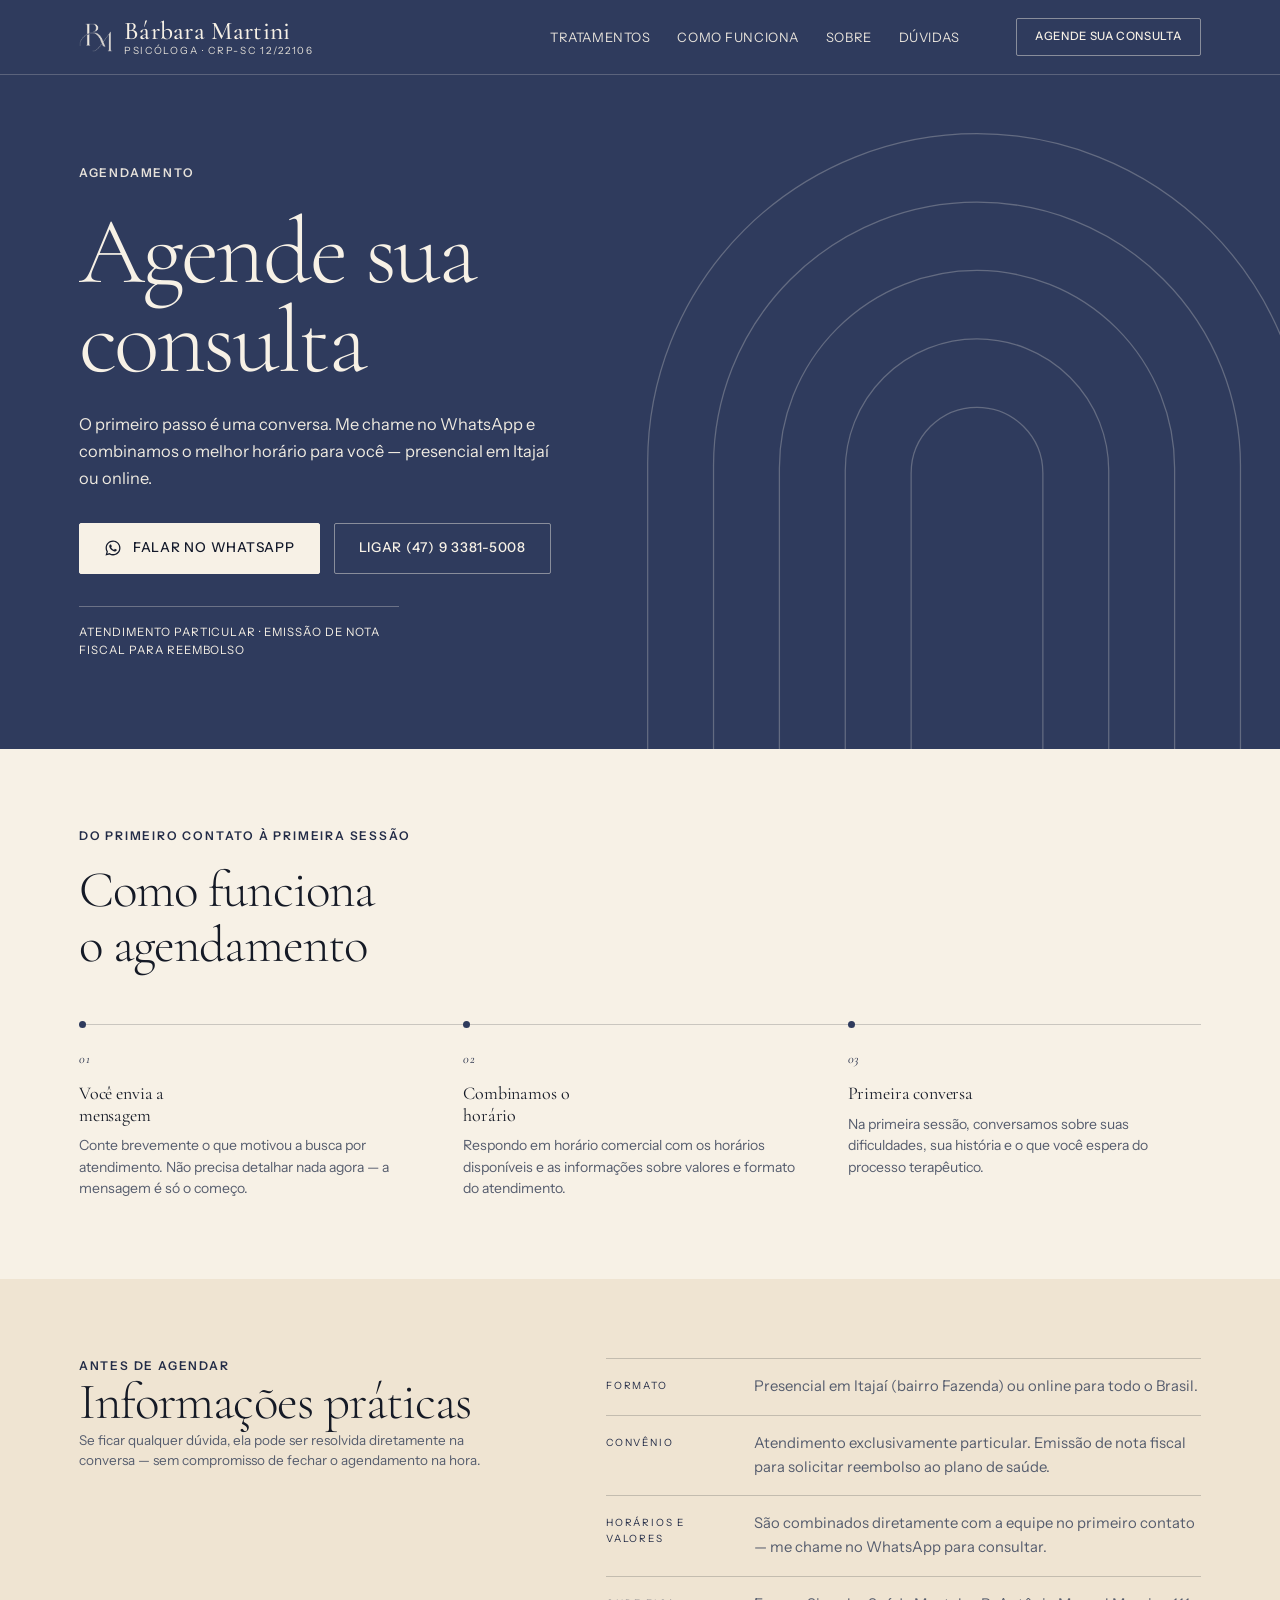
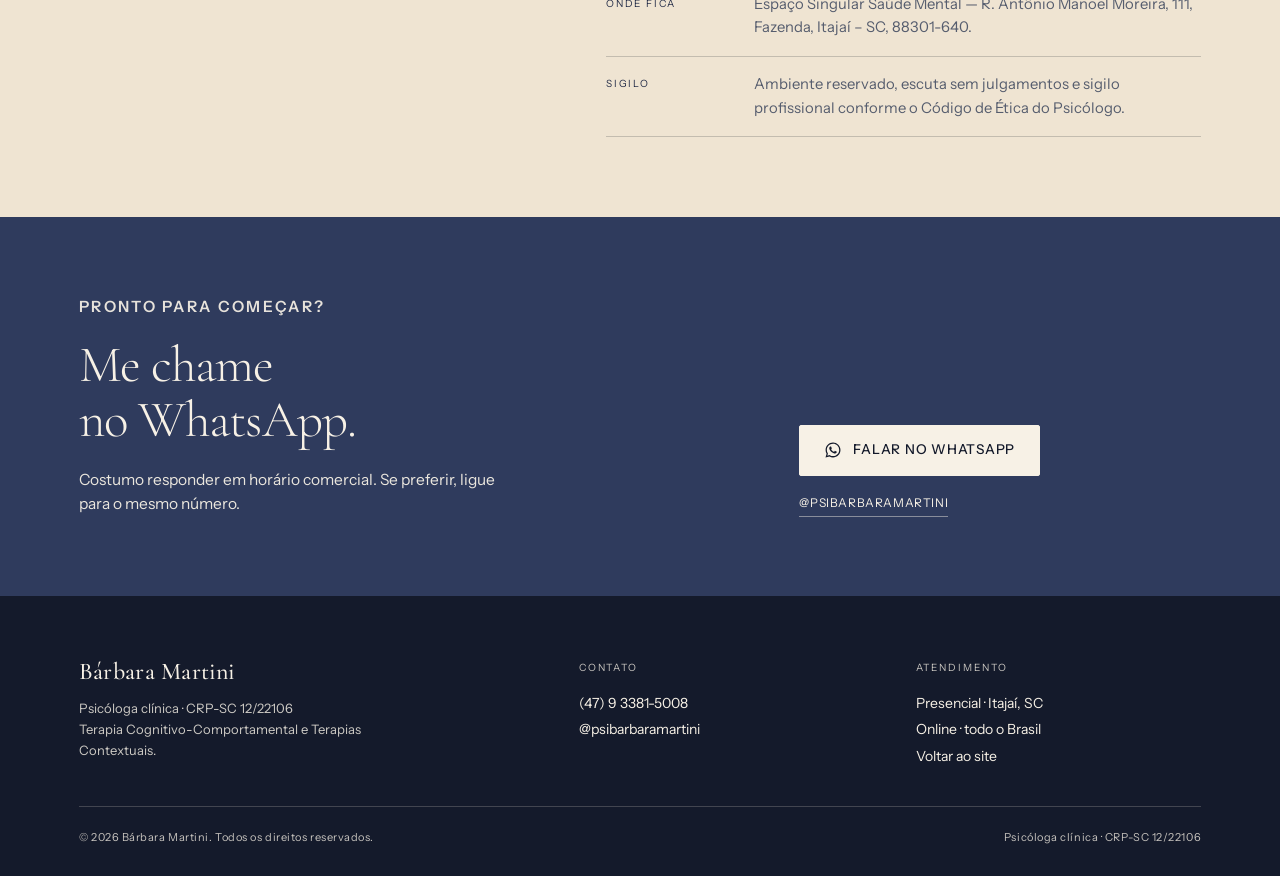
==== agendar.html @ 9f44f708 "Versao com movimento: revelacao por linha, arco, secoes, linha do processo, progresso" ====
<!DOCTYPE html>
<html lang="pt-BR" data-v="a" data-theme="marinho">
<head>
<meta charset="utf-8">
<script>document.documentElement.classList.add("js");</script>
<script>(function(){try{var m=/[?&]tema=([a-z]+)/.exec(location.search),t=m&&m[1],cores={azul:'#006F9A',marinho:'#2F3B5D'};if(t&&cores[t]){document.documentElement.setAttribute('data-theme',t);document.addEventListener('DOMContentLoaded',function(){var e=document.querySelector('meta[name="theme-color"]');if(e)e.setAttribute('content',cores[t]);});}}catch(e){}})();</script>
<meta name="viewport" content="width=device-width, initial-scale=1">
<title>Agende sua consulta — Bárbara Martini | Psicóloga</title>
<meta name="description" content="Agende sua consulta com Bárbara Martini, psicóloga clínica em Itajaí e online. Atendimento pelo WhatsApp.">
<link rel="icon" href="assets/img/favicon-32.png" sizes="32x32">
<link rel="icon" href="assets/img/favicon-16.png" sizes="16x16">
<link rel="apple-touch-icon" href="assets/img/apple-touch-icon.png">
<meta name="theme-color" content="#9C4630">
<link rel="stylesheet" href="assets/css/base.css">
<link rel="stylesheet" href="assets/css/motion.css">
<link rel="stylesheet" href="assets/css/variants.css">
<script>document.documentElement.classList.add('js');</script>
</head>
<body class="page-agendar">

<a class="skip" href="#main">Ir para o conteúdo</a>

<header class="site-head">
  <div class="wrap head-in">
    <a class="brand" href="index.html" aria-label="Bárbara Martini — página inicial">
      <img class="brand-mark" src="assets/img/logo-bm-creme.png" alt="" width="35" height="30" decoding="async">
      <span class="brand-txt">
        <span class="brand-name">Bárbara Martini</span>
        <span class="brand-meta">Psicóloga · CRP-SC 12/22106</span>
      </span>
    </a>
    <nav class="nav" aria-label="Navegação principal">
      <a href="index.html#tratamentos">Tratamentos</a>
      <a href="index.html#processo">Como funciona</a>
      <a href="index.html#sobre">Sobre</a>
      <a href="index.html#duvidas">Dúvidas</a>
    </nav>
    <a class="btn head-cta" href="#agendar">Agende sua consulta</a>
    <button class="nav-toggle" type="button" aria-expanded="false" aria-controls="nav" aria-label="Abrir menu">
      <span></span>
    </button>
  </div>
</header>

<main id="main">

  <section class="agendar-hero band-terra on-dark" id="agendar">
    <svg class="agendar-arch" viewBox="0 0 600 600" aria-hidden="true" preserveAspectRatio="xMidYMax meet">
      <g fill="none" stroke="currentColor" stroke-width="1">
        <path d="M40 600V300a260 260 0 0 1 520 0v300"/>
        <path d="M92 600V302a208 208 0 0 1 416 0v298"/>
        <path d="M144 600V304a156 156 0 0 1 312 0v296"/>
        <path d="M196 600V306a104 104 0 0 1 208 0v294"/>
        <path d="M248 600V308a52 52 0 0 1 104 0v292"/>
      </g>
    </svg>

    <div class="wrap agendar-wrap">
      <p class="eyebrow">Agendamento</p>
      <h1 class="display" data-lines><span>Agende sua</span><span>consulta</span></h1>
      <p class="lede">O primeiro passo é uma conversa. Me chame no WhatsApp e combinamos o melhor horário para você — presencial em Itajaí ou online.</p>

      <div class="agendar-actions">
        <a class="btn btn-whats" href="https://api.whatsapp.com/send?phone=5547933815008&amp;text=Ol%C3%A1!%20Vim%20do%20site%20e%20gostaria%20de%20agendar%20uma%20consulta." target="_blank" rel="noopener">
          <svg viewBox="0 0 24 24" aria-hidden="true" fill="currentColor"><path d="M12.04 2C6.58 2 2.13 6.45 2.13 11.91c0 1.75.46 3.45 1.32 4.95L2 22l5.25-1.38a9.9 9.9 0 0 0 4.79 1.22h.01c5.46 0 9.91-4.45 9.91-9.91 0-2.65-1.03-5.14-2.9-7.01A9.82 9.82 0 0 0 12.04 2Zm0 18.15h-.01a8.2 8.2 0 0 1-4.19-1.15l-.3-.18-3.12.82.83-3.04-.19-.31a8.19 8.19 0 0 1-1.26-4.38c0-4.54 3.7-8.23 8.24-8.23 2.2 0 4.27.86 5.82 2.42a8.18 8.18 0 0 1 2.41 5.82c0 4.54-3.69 8.23-8.23 8.23Zm4.52-6.16c-.25-.12-1.47-.72-1.69-.81-.23-.08-.39-.12-.56.13-.17.25-.64.81-.79.97-.14.17-.29.19-.54.06-.25-.12-1.05-.39-1.99-1.23-.74-.66-1.23-1.47-1.38-1.72-.14-.25-.01-.38.11-.51.11-.11.25-.29.37-.43.12-.14.17-.25.25-.41.08-.17.04-.31-.02-.43-.06-.12-.56-1.34-.76-1.84-.2-.48-.4-.42-.56-.43-.14 0-.31-.01-.47-.01-.17 0-.43.06-.66.31-.23.25-.86.85-.86 2.07 0 1.22.89 2.4 1.01 2.56.12.17 1.75 2.67 4.23 3.74.59.26 1.05.41 1.41.52.59.19 1.13.16 1.56.1.48-.07 1.47-.6 1.67-1.18.21-.58.21-1.08.14-1.18-.06-.11-.22-.17-.47-.29Z"/></svg>
          Falar no WhatsApp
        </a>
        <a class="btn btn--ghost-cream" href="tel:+5547933815008">
          Ligar (47) 9 3381-5008
        </a>
      </div>

      <p class="agendar-note">Atendimento particular · Emissão de nota fiscal para reembolso</p>
    </div>
  </section>

  <section class="section band-creme" data-reveal>
    <div class="wrap">
      <div class="section-head">
        <p class="eyebrow">Do primeiro contato à primeira sessão</p>
        <h2 class="h2">Como funciona o agendamento</h2>
      </div>
      <div class="steps steps--3">
        <article class="step">
          <span class="n">01</span>
          <h3 class="h3">Você envia a mensagem</h3>
          <p>Conte brevemente o que motivou a busca por atendimento. Não precisa detalhar nada agora — a mensagem é só o começo.</p>
        </article>
        <article class="step">
          <span class="n">02</span>
          <h3 class="h3">Combinamos o horário</h3>
          <p>Respondo em horário comercial com os horários disponíveis e as informações sobre valores e formato do atendimento.</p>
        </article>
        <article class="step">
          <span class="n">03</span>
          <h3 class="h3">Primeira conversa</h3>
          <p>Na primeira sessão, conversamos sobre suas dificuldades, sua história e o que você espera do processo terapêutico.</p>
        </article>
      </div>
    </div>
  </section>

  <section class="section band-creme2" data-reveal>
    <div class="wrap agendar-info">
      <div>
        <p class="eyebrow">Antes de agendar</p>
        <h2 class="h2">Informações práticas</h2>
        <p class="small" style="color:var(--muted); max-width:46ch;">Se ficar qualquer dúvida, ela pode ser resolvida diretamente na conversa — sem compromisso de fechar o agendamento na hora.</p>
      </div>
      <dl class="facts">
        <div>
          <dt>Formato</dt>
          <dd>Presencial em Itajaí (bairro Fazenda) ou online para todo o Brasil.</dd>
        </div>
        <div>
          <dt>Convênio</dt>
          <dd>Atendimento exclusivamente particular. Emissão de nota fiscal para solicitar reembolso ao plano de saúde.</dd>
        </div>
        <div>
          <dt>Horários e valores</dt>
          <dd>São combinados diretamente com a equipe no primeiro contato — me chame no WhatsApp para consultar.</dd>
        </div>
        <div>
          <dt>Onde fica</dt>
          <dd>Espaço Singular Saúde Mental — R. Antônio Manoel Moreira, 111, Fazenda, Itajaí – SC, 88301-640.</dd>
        </div>
        <div>
          <dt>Sigilo</dt>
          <dd>Ambiente reservado, escuta sem julgamentos e sigilo profissional conforme o Código de Ética do Psicólogo.</dd>
        </div>
      </dl>
    </div>
  </section>

  <section class="section band-terra on-dark agendar-cta" data-reveal>
    <div class="wrap">
      <div class="cta-grid">
        <div class="cta-copy">
          <p class="eyebrow">Pronto para começar?</p>
          <h2 class="h2">Me chame no WhatsApp.</h2>
          <p>Costumo responder em horário comercial. Se preferir, ligue para o mesmo número.</p>
        </div>
        <div class="cta-actions">
          <a class="btn btn-whats" href="https://api.whatsapp.com/send?phone=5547933815008&amp;text=Ol%C3%A1!%20Vim%20do%20site%20e%20gostaria%20de%20agendar%20uma%20consulta." target="_blank" rel="noopener">
            <svg viewBox="0 0 24 24" aria-hidden="true" fill="currentColor"><path d="M12.04 2C6.58 2 2.13 6.45 2.13 11.91c0 1.75.46 3.45 1.32 4.95L2 22l5.25-1.38a9.9 9.9 0 0 0 4.79 1.22h.01c5.46 0 9.91-4.45 9.91-9.91 0-2.65-1.03-5.14-2.9-7.01A9.82 9.82 0 0 0 12.04 2Zm0 18.15h-.01a8.2 8.2 0 0 1-4.19-1.15l-.3-.18-3.12.82.83-3.04-.19-.31a8.19 8.19 0 0 1-1.26-4.38c0-4.54 3.7-8.23 8.24-8.23 2.2 0 4.27.86 5.82 2.42a8.18 8.18 0 0 1 2.41 5.82c0 4.54-3.69 8.23-8.23 8.23Zm4.52-6.16c-.25-.12-1.47-.72-1.69-.81-.23-.08-.39-.12-.56.13-.17.25-.64.81-.79.97-.14.17-.29.19-.54.06-.25-.12-1.05-.39-1.99-1.23-.74-.66-1.23-1.47-1.38-1.72-.14-.25-.01-.38.11-.51.11-.11.25-.29.37-.43.12-.14.17-.25.25-.41.08-.17.04-.31-.02-.43-.06-.12-.56-1.34-.76-1.84-.2-.48-.4-.42-.56-.43-.14 0-.31-.01-.47-.01-.17 0-.43.06-.66.31-.23.25-.86.85-.86 2.07 0 1.22.89 2.4 1.01 2.56.12.17 1.75 2.67 4.23 3.74.59.26 1.05.41 1.41.52.59.19 1.13.16 1.56.1.48-.07 1.47-.6 1.67-1.18.21-.58.21-1.08.14-1.18-.06-.11-.22-.17-.47-.29Z"/></svg>
            Falar no WhatsApp
          </a>
          <a class="alt" href="https://www.instagram.com/psibarbaramartini" target="_blank" rel="noopener">@psibarbaramartini</a>
        </div>
      </div>
    </div>
  </section>

</main>

<footer class="footer">
  <div class="wrap">
    <div class="foot-grid">
      <div class="foot-brand">
        <span class="brand-name">Bárbara Martini</span>
        <p>Psicóloga clínica · CRP-SC 12/22106<br>Terapia Cognitivo-Comportamental e Terapias Contextuais.</p>
      </div>
      <div class="foot-col">
        <p class="k">Contato</p>
        <a href="https://api.whatsapp.com/send?phone=5547933815008&amp;text=Ol%C3%A1!%20Vim%20do%20site%20e%20gostaria%20de%20agendar%20uma%20consulta." target="_blank" rel="noopener">(47) 9 3381-5008</a>
        <a href="https://www.instagram.com/psibarbaramartini" target="_blank" rel="noopener">@psibarbaramartini</a>
      </div>
      <div class="foot-col">
        <p class="k">Atendimento</p>
        <span>Presencial · Itajaí, SC</span>
        <span>Online · todo o Brasil</span>
        <a href="index.html">Voltar ao site</a>
      </div>
    </div>
    <div class="foot-base">
      <span>© 2026 Bárbara Martini. Todos os direitos reservados.</span>
      <span class="sp">Psicóloga clínica · CRP-SC 12/22106</span>
    </div>
  </div>
</footer>

<style>
/* página de agendamento — composição própria */
.page-agendar .head-cta{
  background:transparent;
  border-color:rgba(247,241,230,.45);
  color:var(--creme);
}
.page-agendar .head-cta:hover{ background:rgba(247,241,230,.10); border-color:rgba(247,241,230,.65); }
.page-agendar .agendar-hero{
  position:relative;
  overflow:hidden;
  padding-block:clamp(52px,7vw,104px) clamp(52px,7vw,96px);
}
.agendar-arch{
  position:absolute;
  right:-6%;
  bottom:-14%;
  width:min(760px,72vw);
  height:auto;
  color:rgba(247,241,230,.26);
  pointer-events:none;
}
.agendar-wrap{ position:relative; z-index:2; display:grid; gap:clamp(18px,2.4vw,26px); max-width:var(--maxw); }
.agendar-hero .display{ font-size:clamp(46px,7.4vw,104px); line-height:.94; }
.agendar-hero .lede{ max-width:44ch; }
.agendar-actions{ display:flex; flex-wrap:wrap; gap:14px; margin-top:6px; }
.btn-whats{ --bg:var(--creme); --fg:var(--terra-ink); }
.btn-whats svg{ width:18px; height:18px; }
.agendar-note{
  margin-top:6px;
  padding-top:16px;
  border-top:1px solid rgba(247,241,230,.3);
  font-size:11.5px;
  letter-spacing:.085em;
  text-transform:uppercase;
  max-width:40ch;
}
.steps--3{ grid-template-columns:repeat(3,minmax(0,1fr)); }
.agendar-info{ display:grid; grid-template-columns:minmax(0,.8fr) minmax(0,1fr); gap:clamp(26px,4vw,64px); align-items:start; }
.facts{ margin:0; display:grid; gap:0; border-top:1px solid var(--line); }
.facts > div{ display:grid; grid-template-columns:130px minmax(0,1fr); gap:18px; padding:16px 0; border-bottom:1px solid var(--line); }
.facts dt{ font-size:10px; letter-spacing:.18em; text-transform:uppercase; color:var(--terra-deep); padding-top:3px; }
.facts dd{ margin:0; font-size:14.8px; line-height:1.6; color:var(--muted); }
.agendar-cta .cta-actions .alt{ color:var(--creme); }
@media (max-width:1080px){
  .agendar-info{ grid-template-columns:1fr; }
  .steps--3{ grid-template-columns:1fr; }
}
@media (max-width:640px){
  .agendar-actions{ display:grid; }
  .agendar-actions .btn{ width:100%; }
  .facts > div{ grid-template-columns:1fr; gap:6px; }
  .agendar-arch{ width:150vw; right:-40%; opacity:.55; }
}
</style>

<script src="assets/js/site.js" defer></script>
<script src="assets/js/motion.js" defer></script>
</body>
</html>
---- assets/css/base.css ----
@import url("./fonts.css");

/* ============================================================
   Bárbara Martini — sistema base
   Terracota dominante, verde-oliva da tapeçaria como contraponto
   ============================================================ */

:root{
  --creme:      #F7F1E6;
  --creme-2:    #EFE4D2;
  --creme-3:    #E5D5BE;

  --terra:      #9C4630;   /* campo principal — creme 5.6:1 */
  --terra-deep: #7E341F;   /* banda escura — creme 7.8:1 */
  --terra-ink:  #5F2613;   /* texto/rodapé — creme 10.5:1 */
  --terra-soft: #B06A4B;

  --oliva:      #55603A;   /* creme 6.0:1 */
  --oliva-ink:  #2C3527;   /* creme 11.3:1 */

  --ink:        #241D18;
  --muted:      #615549;   /* creme 6.3:1 */

  --rgb-terra:     156,70,48;
  --rgb-terra-ink: 95,38,19;
  --rgb-shadow:    36,15,8;

  --line:       rgba(36,29,24,.19);
  --line-soft:  rgba(36,29,24,.09);
  --line-cream: rgba(247,241,230,.26);

  --serif: 'Cormorant Garamond', 'Newsreader', 'Iowan Old Style', Georgia, serif;
  --sans:  'Acumin Variable Concept', 'Acumin Pro', 'Instrument Sans', system-ui, -apple-system, sans-serif;
  --serif-italic: 'Newsreader', 'Iowan Old Style', Georgia, serif;

  --maxw: 1240px;
  --gutter: clamp(20px, 4.6vw, 60px);
  --ease: cubic-bezier(.22,.61,.36,1);
}

*,*::before,*::after{ box-sizing:border-box; }

html{
  -webkit-text-size-adjust:100%;
  scroll-behavior:smooth;
}
@media (prefers-reduced-motion: reduce){ html{ scroll-behavior:auto; } }

body{
  margin:0;
  background:var(--creme);
  color:var(--ink);
  font-family:var(--sans);
  font-size:16.5px;
  line-height:1.58;
  font-feature-settings:"kern" 1,"liga" 1;
  -webkit-font-smoothing:antialiased;
  text-rendering:optimizeLegibility;
  overflow-x:hidden;
}

img{ display:block; max-width:100%; height:auto; }
a{ color:inherit; text-decoration:none; }
button{ font:inherit; color:inherit; }

::selection{ background:var(--terra); color:var(--creme); }
:focus-visible{
  outline:2px solid var(--terra);
  outline-offset:3px;
  border-radius:1px;
}
.on-dark :focus-visible{ outline-color:var(--creme); }

.skip{
  position:absolute; left:-9999px; top:0;
  background:var(--creme); color:var(--terra-ink);
  padding:12px 18px; z-index:200; font-size:13px;
}
.skip:focus{ left:12px; top:12px; }

/* ---------- tipografia ---------- */

h1,h2,h3,h4{ margin:0; font-family:var(--serif); font-weight:300; }
p{ margin:0; }

.eyebrow{
  font-family:var(--sans);
  font-size:12px;
  font-weight:600;
  letter-spacing:.15em;
  text-transform:uppercase;
  line-height:1.4;
  color:var(--terra-deep);
}
.on-dark .eyebrow{ color:var(--creme); opacity:.92; }
.hero .eyebrow{ color:rgba(247,241,230,.98); opacity:1; }

.display{
  font-size:clamp(43px, 5.05vw, 74px);
  line-height:1.08;
  letter-spacing:-.026em;
  font-weight:300;
  text-wrap:balance;
}
.display em{ font-family:var(--serif-italic); font-style:italic; font-weight:300; }
@media (min-width: 1081px){
  .hero .display > span{ white-space:nowrap; }
}

.h2{
  font-size:clamp(34px, 4.0vw, 56px);
  line-height:1.07;
  letter-spacing:-.018em;
  font-weight:300;
  text-wrap:balance;
}
.h3{
  font-size:clamp(25px, 1.85vw, 31px);
  line-height:1.18;
  letter-spacing:-.008em;
  font-weight:400;
}
.lede{
  font-size:clamp(16px, 1.28vw, 18.5px);
  line-height:1.62;
  max-width:46ch;
  color:rgba(247,241,230,.96);
}
.lede--ink{ color:var(--muted); }
.small{ font-size:13.5px; line-height:1.5; }

/* ---------- estrutura ---------- */

.wrap{
  width:100%;
  max-width:var(--maxw);
  margin-inline:auto;
  padding-inline:var(--gutter);
  min-width:0;
}
.section{ padding-block:clamp(52px, 6.2vw, 94px); position:relative; }
.section--tight{ padding-block:clamp(52px, 6vw, 88px); }
.band-creme{ background:var(--creme); }
.band-creme2{ background:var(--creme-2); }
.band-terra{ background:var(--terra); color:var(--creme); }
.band-terra-deep{ background:var(--terra-deep); color:var(--creme); }
.band-oliva{ background:var(--oliva-ink); color:var(--creme); }

.section-head{ display:grid; gap:18px; max-width:58ch; }
.section-head .h2{ max-width:22ch; }
.rule{ height:1px; background:var(--line); border:0; margin:0; }
.on-dark .rule{ background:var(--line-cream); }

/* ---------- botões ---------- */

.btn{
  --bg:var(--creme);
  --fg:var(--terra-ink);
  --bd:var(--creme);
  display:inline-flex;
  align-items:center;
  gap:11px;
  padding:15px 24px 16px;
  background:var(--bg);
  color:var(--fg);
  border:1px solid var(--bd);
  border-radius:2px;
  font-family:var(--sans);
  font-size:13.5px;
  font-weight:500;
  letter-spacing:.055em;
  text-transform:uppercase;
  line-height:1;
  cursor:pointer;
  transition:background .28s var(--ease), color .28s var(--ease),
             border-color .28s var(--ease), transform .28s var(--ease);
  white-space:nowrap;
}
.btn svg{ width:15px; height:15px; flex:none; transition:transform .3s var(--ease); }
.btn:hover{ background:var(--creme-2); border-color:var(--creme-2); transform:translateY(-1px); }
.btn:hover svg{ transform:translateX(3px); }
.btn:active{ transform:translateY(0); }

.btn--ghost{
  --bg:transparent; --fg:var(--terracota-ink, var(--terra-ink)); --bd:rgba(36,29,24,.35);
  color:var(--terra-ink); border-color:rgba(36,29,24,.32);
}
.btn--ghost:hover{ background:rgba(36,29,24,.05); border-color:rgba(36,29,24,.45); }
.on-dark .btn--ghost,
.btn--ghost-cream{
  background:transparent;
  color:var(--creme);
  border-color:rgba(247,241,230,.45);
}
.btn--ghost-cream:hover{ background:rgba(247,241,230,.10); border-color:rgba(247,241,230,.65); }

/* ---------- header ---------- */

.site-head{
  position:sticky;
  top:0;
  z-index:90;
  background:var(--terra);
  color:var(--creme);
  border-bottom:1px solid rgba(247,241,230,.22);
}
.head-in{
  display:flex;
  align-items:center;
  gap:clamp(14px,3vw,44px);
  min-height:74px;
  padding-block:12px;
}
.brand{ display:flex; align-items:center; gap:11px; flex:none; }
.brand-mark{ height:29px; width:auto; flex:none; }
.brand-txt{ display:flex; flex-direction:column; gap:3px; }
.brand-name{
  font-family:var(--serif);
  font-size:25.5px;
  font-weight:500;
  letter-spacing:.012em;
  line-height:1;
}
.brand-meta{
  font-size:10px;
  letter-spacing:.17em;
  text-transform:uppercase;
  line-height:1;
  color:rgba(247,241,230,.88);
}
.nav{
  display:flex;
  align-items:center;
  gap:clamp(16px,2.1vw,30px);
  margin-left:auto;
  font-size:13px;
  letter-spacing:.045em;
  text-transform:uppercase;
}
.nav a{
  position:relative;
  padding-block:4px;
  color:var(--creme);
  opacity:.92;
  transition:opacity .2s;
}
.nav a::after{
  content:"";
  position:absolute; left:0; bottom:0;
  width:100%; height:1px;
  background:var(--creme);
  transform:scaleX(0); transform-origin:left;
  transition:transform .32s var(--ease);
}
.nav a:hover{ opacity:1; }
.nav a:hover::after{ transform:scaleX(1); }
.head-cta{ margin-left:clamp(6px,1.4vw,18px); padding:12px 18px 13px; font-size:11.5px; }

.nav-toggle{
  display:none;
  margin-left:auto;
  width:44px; height:44px;
  align-items:center; justify-content:center;
  background:transparent;
  border:1px solid rgba(247,241,230,.4);
  border-radius:2px;
  cursor:pointer;
}
.nav-toggle span{ display:block; width:18px; height:1px; background:var(--creme); position:relative; }
.nav-toggle span::before,
.nav-toggle span::after{
  content:""; position:absolute; left:0; width:18px; height:1px; background:var(--creme);
  transition:transform .3s var(--ease), opacity .2s;
}
.nav-toggle span::before{ top:-5px; }
.nav-toggle span::after{ top:5px; }
body.nav-open .nav-toggle span{ background:transparent; }
body.nav-open .nav-toggle span::before{ transform:translateY(5px) rotate(45deg); }
body.nav-open .nav-toggle span::after{ transform:translateY(-5px) rotate(-45deg); }

/* ---------- hero ---------- */

.hero{
  position:relative;
  background:var(--terra);
  color:var(--creme);
  overflow:hidden;
  isolation:isolate;
}

/* marca d'água no hero */
.hero-mark{
  position:absolute; z-index:0; pointer-events:none;
  top:50%; left:-5%; transform:translateY(-50%);
  height:68%; opacity:.07;
  display:flex; align-items:center;
}
.hero-mark img{ height:100%; width:auto; display:block; }
@media (max-width: 900px){
  .hero-mark{ height:56%; left:-16%; right:auto; opacity:.06; }
}
.hero .motif{
  position:absolute;
  z-index:0;
  color:rgba(247,241,230,.19);
  pointer-events:none;
}
.hero-grid{
  position:relative;
  z-index:2;
  display:grid;
  grid-template-columns:minmax(0,1.02fr) minmax(0,.98fr);
  gap:clamp(28px,4vw,64px);
  align-items:end;
  padding-block:clamp(34px,4.3vw,62px) 0;
}
.hero-copy{ padding-bottom:clamp(38px,4.6vw,64px); min-width:0; }
.hero-copy .eyebrow{ margin-bottom:clamp(20px,2.4vw,32px); }
.hero-copy .display{ margin-bottom:clamp(20px,2.2vw,30px); }
.hero-copy .lede{ margin-bottom:clamp(26px,3vw,38px); }
.hero-actions{
  display:flex; flex-wrap:wrap; align-items:center;
  gap:14px 22px;
}
.hero-actions .link-arrow{
  font-size:13px; letter-spacing:.05em; text-transform:uppercase; font-weight:500;
  border-bottom:1px solid rgba(247,241,230,.5);
  padding-bottom:3px;
  transition:border-color .25s;
}
.hero-actions .link-arrow:hover{ border-color:var(--creme); }
.hero-note{
  margin-top:clamp(26px,3vw,38px);
  padding-top:16px;
  border-top:1px solid rgba(247,241,230,.34);
  font-size:12px;
  letter-spacing:.075em;
  text-transform:uppercase;
  line-height:1.6;
  color:var(--creme);
  max-width:36ch;
  text-wrap:balance;
}

.hero-media{ margin:0; min-width:0; position:relative; }
.hero-media .arch{
  position:relative;
  overflow:hidden;
  border-radius:300px 300px 3px 3px;
  background:var(--terra-deep);
  aspect-ratio:44/50.4;
  box-shadow:0 40px 80px -50px rgba(var(--rgb-shadow),.85);
}
.hero-media img{
  position:absolute;
  inset:0;
  width:100%; height:100%;
  object-fit:cover;
  object-position:50% 28%;
  filter:saturate(.93) contrast(1.03) brightness(1.01);
}
.hero-media .arch::after{
  content:"";
  position:absolute; inset:0;
  background:linear-gradient(178deg, rgba(var(--rgb-terra),.16) 0%, rgba(var(--rgb-terra-ink),.05) 42%, rgba(var(--rgb-terra-ink),.36) 100%);
  mix-blend-mode:multiply;
  pointer-events:none;
}
.hero-media figcaption{
  display:flex; align-items:center; gap:10px;
  padding-top:11px;
  font-size:11px;
  letter-spacing:.15em;
  text-transform:uppercase;
  color:var(--creme);
}
.hero-media figcaption::before{
  content:""; width:26px; height:1px; background:rgba(247,241,230,.55); flex:none;
}

/* ---------- manifesto ---------- */

.manifesto{
  position:relative;
  overflow:hidden;
}
.manifesto .motif{
  position:absolute; inset:0;
  width:100%; height:100%;
  color:rgba(247,241,230,.16);
  pointer-events:none;
  z-index:0;
}
.manifesto .wrap{ position:relative; z-index:2; }
.manifesto-grid{
  display:grid;
  grid-template-columns:minmax(0,.42fr) minmax(0,1fr);
  gap:clamp(22px,4vw,60px);
  align-items:start;
}
.manifesto blockquote{
  margin:0;
  font-family:var(--serif);
  font-weight:300;
  font-size:clamp(25px,3vw,40px);
  line-height:1.22;
  letter-spacing:-.012em;
  max-width:31ch;
  text-wrap:pretty;
}
.manifesto blockquote em{ font-style:italic; }
.manifesto-side{
  display:flex;
  flex-direction:column;
  gap:24px;
  min-height:100%;
  padding-top:6px;
}
.manifesto-side .vrule{
  display:block;
  width:1px;
  flex:1;
  min-height:72px;
  background:rgba(247,241,230,.34);
}
.manifesto .attrib{
  font-size:11px;
  letter-spacing:.16em;
  text-transform:uppercase;
  line-height:1.9;
  color:rgba(247,241,230,.94);
}

/* ---------- tratamentos (ledger) ---------- */

.ledger-layout{
  display:grid;
  grid-template-columns:minmax(0,.62fr) minmax(0,1fr);
  gap:clamp(26px,4.4vw,72px);
  align-items:start;
}
.ledger-aside{ position:sticky; top:104px; display:grid; gap:20px; }
.ledger-aside .h2{ max-width:14ch; }
.ledger-aside p{ color:var(--muted); max-width:34ch; font-size:15.5px; }

.aside-link{
  display:inline-flex;
  align-items:center;
  gap:9px;
  justify-self:start;
  margin-top:6px;
  padding-bottom:4px;
  border-bottom:1px solid var(--terra);
  font-size:11.5px;
  font-weight:500;
  letter-spacing:.09em;
  text-transform:uppercase;
  color:var(--terra-deep);
  transition:gap .25s var(--ease), border-color .25s;
}
.aside-link svg{ width:14px; height:14px; }
.aside-link:hover{ gap:14px; border-color:var(--terra-deep); }

.ledger{ list-style:none; margin:0; padding:0; border-top:1px solid var(--line); }
.ledger li{ border-bottom:1px solid var(--line); }
.ledger li a,
.ledger .row{
  display:grid;
  grid-template-columns:46px minmax(0,1fr);
  gap:clamp(10px,1.6vw,22px);
  padding:clamp(20px,2.2vw,28px) 0;
  align-items:start;
  transition:padding-left .35s var(--ease), background .35s var(--ease);
}
.ledger .num{
  font-family:var(--serif);
  font-style:italic;
  font-variant-numeric:tabular-nums;
  font-size:15px;
  line-height:1.9;
  color:var(--terra-deep);
  letter-spacing:.02em;
}
.ledger .t{
  font-family:var(--serif);
  font-size:clamp(22px,1.78vw,28px);
  line-height:1.2;
  letter-spacing:-.008em;
  margin-bottom:7px;
  transition:color .25s;
}
.ledger .d{
  font-size:14.5px;
  line-height:1.58;
  color:var(--muted);
  max-width:56ch;
  text-wrap:pretty;
}
.ledger li:hover .t{ color:var(--terra-deep); }
.ledger li:hover .row{ background:rgba(var(--rgb-terra),.05); padding-left:10px; }

/* ---------- processo ---------- */

.steps--3{ grid-template-columns:repeat(3,minmax(0,1fr)); }
.steps{
  display:grid;
  grid-template-columns:repeat(4,minmax(0,1fr));
  gap:clamp(18px,2.4vw,34px);
  margin-top:clamp(34px,4vw,54px);
  border-top:1px solid var(--line);
  padding-top:0;
}
.step{ position:relative; padding-top:24px; min-width:0; }
.step::before{
  content:"";
  position:absolute; top:-4px; left:0;
  width:7px; height:7px; border-radius:50%;
  background:var(--terra);
}
.step .n{
  display:block;
  font-family:var(--serif);
  font-size:13px;
  font-style:italic;
  letter-spacing:.06em;
  color:var(--terra-deep);
  margin-bottom:14px;
}
.step .h3{ font-size:clamp(18px,1.32vw,21px); margin-bottom:9px; max-width:17ch; }
.step p{ font-size:14px; line-height:1.55; color:var(--muted); text-wrap:pretty; }

/* ---------- diferenciais (matriz) ---------- */

.matrix{
  display:grid;
  grid-template-columns:repeat(2,minmax(0,1fr));
  column-gap:clamp(30px,5vw,84px);
  row-gap:0;
  margin-top:clamp(30px,3.6vw,50px);
  padding-bottom:52px;
}
.matrix .cell{
  min-width:0;
  padding:22px 0 32px;
  border-top:1px solid var(--line);
}
.matrix .cell:nth-child(2n){ margin-top:52px; }
.matrix h3{
  font-family:var(--serif);
  font-size:clamp(21px,1.7vw,25px);
  line-height:1.2;
  margin-bottom:10px;
  letter-spacing:-.01em;
  max-width:26ch;
}
.matrix p{ font-size:14.5px; line-height:1.6; color:var(--muted); max-width:44ch; text-wrap:pretty; }

/* ---------- sobre ---------- */

.sobre-grid{
  display:grid;
  grid-template-columns:minmax(0,.66fr) minmax(0,1fr);
  gap:clamp(28px,4.6vw,72px);
  align-items:start;
}
.sobre-media{
  margin:0;
  position:sticky;
  top:100px;
}
.sobre-media img{
  width:100%;
  aspect-ratio:2/3;
  object-fit:cover;
  object-position:50% 50%;
  background:var(--creme-3);
}
.sobre-media figcaption{
  display:flex; align-items:center; gap:10px;
  padding-top:12px;
  font-size:10.5px;
  letter-spacing:.14em;
  text-transform:uppercase;
  color:var(--muted);
}
.sobre-media figcaption::before{
  content:""; width:22px; height:1px; background:var(--line); flex:none;
}
.sobre-copy{ display:grid; gap:18px; max-width:56ch; }
.sobre-copy p{ color:var(--muted); font-size:15.5px; line-height:1.66; text-wrap:pretty; max-width:64ch; }
.sobre-copy p strong{ color:var(--ink); font-weight:500; }
.pull{
  text-wrap:balance;
  margin-top:8px;
  padding-top:22px;
  border-top:1px solid var(--line);
  font-family:var(--serif);
  font-style:italic;
  font-size:clamp(19px,1.5vw,23px);
  line-height:1.42;
  color:var(--terra-deep);
  max-width:46ch;
  text-wrap:pretty;
}
.formacao{ display:grid; gap:0; border-top:1px solid var(--line); }
.formacao .label{
  font-size:10px; letter-spacing:.2em; text-transform:uppercase;
  color:var(--terra-deep);
  padding:18px 0 14px;
}
.formacao ul{ list-style:none; margin:0; padding:0; }
.formacao li{
  display:grid;
  grid-template-columns:18px minmax(0,1fr);
  gap:12px;
  padding:13px 0;
  border-top:1px solid var(--line-soft);
  font-size:14px;
  line-height:1.5;
  color:var(--ink);
}
.formacao li::before{
  content:"";
  width:7px; height:7px;
  margin-top:8px;
  border:1px solid var(--terra);
  transform:rotate(45deg);
}
.crp-card{
  margin-top:26px;
  padding:20px 22px;
  background:var(--creme);
  border:1px solid var(--line);
  display:grid;
  gap:4px;
}
.crp-card .k{ font-size:9.5px; letter-spacing:.18em; text-transform:uppercase; color:var(--muted); }
.crp-card .v{ font-family:var(--serif); font-size:20px; letter-spacing:.01em; }

/* ---------- consultório ---------- */

.consultorio{ position:relative; overflow:hidden; }
.consultorio .motif{
  position:absolute; right:-10%; top:-20%;
  width:70%; height:140%;
  color:rgba(247,241,230,.15);
  pointer-events:none;
}
.consultorio .wrap{ position:relative; z-index:2; }
.cons-grid{
  display:grid;
  grid-template-columns:minmax(0,.9fr) minmax(0,1fr);
  gap:clamp(28px,4.6vw,72px);
  align-items:start;
}
.cons-copy{ display:grid; gap:18px; }
.cons-copy p{ color:rgba(247,241,230,.92); font-size:15.5px; line-height:1.66; max-width:44ch; }
.cons-list{ list-style:none; margin:0; padding:0; border-top:1px solid var(--line-cream); }
.cons-list li{
  display:flex; align-items:baseline; gap:14px;
  padding:15px 0;
  border-bottom:1px solid var(--line-cream);
  font-size:14.5px;
  color:var(--creme);
}
.cons-list li .i{
  font-family:var(--serif); font-style:italic; font-size:12px;
  color:rgba(247,241,230,.8); flex:none; width:16px;
}
.cons-address{
  font-style:normal;
  display:grid;
  gap:6px;
  margin-top:4px;
  padding-top:16px;
  border-top:1px solid var(--line-cream);
  font-size:15px;
  line-height:1.62;
  color:var(--creme);
  max-width:34ch;
}
.cons-address .k{
  font-size:9.5px; letter-spacing:.2em; text-transform:uppercase;
  color:rgba(247,241,230,.82);
}
.cons-note{
  margin-top:18px;
  font-size:12.5px;
  line-height:1.6;
  color:rgba(247,241,230,.88);
  max-width:36ch;
}
.cons-actions{ display:flex; flex-wrap:wrap; gap:14px; align-items:center; margin-top:24px; }

.cons-gallery{
  display:grid;
  grid-template-columns:1.55fr .8fr .8fr;
  gap:12px;
  margin-top:clamp(30px,4vw,52px);
}
.cons-gallery figure{ margin:0; overflow:hidden; background:rgba(247,241,230,.06); }
.cons-gallery img{
  width:100%;
  height:clamp(210px,24vw,320px);
  object-fit:cover;
  filter:saturate(.9) contrast(1.03) sepia(.07) brightness(1.01);
  transition:transform .8s var(--ease);
}
.cons-gallery figure:hover img{ transform:scale(1.03); }
.cons-gallery .g-wide img{ object-position:50% 55%; }
.cons-gallery figure:nth-child(2) img{ object-position:50% 50%; }
.cons-gallery figure:nth-child(3) img{ object-position:62% 44%; }

/* ---------- faq ---------- */

.faq-grid{
  display:grid;
  grid-template-columns:minmax(0,.56fr) minmax(0,1fr);
  gap:clamp(24px,4.4vw,70px);
  align-items:start;
}
.faq-aside{ position:sticky; top:104px; display:grid; gap:18px; }
.faq-aside p{ color:var(--muted); font-size:15px; max-width:30ch; }
.faq{ border-top:1px solid var(--line); }
.faq details{ border-bottom:1px solid var(--line); }
.faq summary{
  display:flex; align-items:baseline; gap:18px;
  padding:21px 0;
  cursor:pointer;
  list-style:none;
  font-family:var(--serif);
  font-size:clamp(17px,1.4vw,20px);
  line-height:1.3;
  letter-spacing:-.004em;
  transition:color .25s;
}
.faq summary::-webkit-details-marker{ display:none; }
.faq summary:hover{ color:var(--terra-deep); }
.faq summary .plus{
  margin-left:auto; flex:none;
  position:relative; width:14px; height:14px;
  top:2px;
}
.faq summary .plus::before,
.faq summary .plus::after{
  content:""; position:absolute; background:var(--terra); transition:transform .3s var(--ease), opacity .3s;
}
.faq summary .plus::before{ left:0; top:6.5px; width:14px; height:1px; }
.faq summary .plus::after{ left:6.5px; top:0; width:1px; height:14px; }
.faq details[open] summary .plus::after{ transform:rotate(90deg); opacity:0; }
.faq details[open] summary{ color:var(--terra-deep); }
.faq .answer{
  padding:0 44px 24px 0;
  font-size:14.8px;
  line-height:1.66;
  color:var(--muted);
  max-width:62ch;
  text-wrap:pretty;
}

/* ---------- CTA final ---------- */

.cta{ position:relative; overflow:hidden; }
.cta .motif{
  position:absolute; left:-8%; bottom:-40%;
  width:60%; color:rgba(247,241,230,.20);
  pointer-events:none;
}
.cta .wrap{ position:relative; z-index:2; }
.cta-grid{
  display:grid;
  grid-template-columns:minmax(0,1.25fr) minmax(0,.75fr);
  gap:clamp(26px,4vw,64px);
  align-items:end;
}
.cta-copy{ display:grid; gap:20px; }
.cta-copy .h2{ max-width:20ch; }
.cta-copy p{ color:rgba(247,241,230,.94); max-width:42ch; font-size:15.5px; }
.cta-actions{ display:grid; gap:18px; justify-items:start; }
.cta-actions .alt{
  font-size:12px; letter-spacing:.05em; text-transform:uppercase;
  color:var(--creme); border-bottom:1px solid rgba(247,241,230,.45);
  padding-bottom:3px;
}

/* ---------- footer ---------- */

.footer{ background:var(--terra-ink); color:var(--creme); padding-block:clamp(40px,5vw,64px) 30px; }
.foot-grid{
  display:grid;
  grid-template-columns:minmax(0,1.1fr) minmax(0,.7fr) minmax(0,.7fr);
  gap:clamp(26px,4vw,56px);
  padding-bottom:36px;
}
.foot-brand .brand-name{ font-size:24px; }
.foot-brand p{
  margin-top:12px; font-size:13px; line-height:1.6;
  color:rgba(247,241,230,.82); max-width:34ch;
}
.foot-col .k{
  font-size:10px; letter-spacing:.19em; text-transform:uppercase;
  color:rgba(247,241,230,.8); margin-bottom:14px;
}
.foot-col a, .foot-col span{
  display:block; font-size:14px; line-height:1.9;
  color:var(--creme);
}
.foot-col a:hover{ text-decoration:underline; text-underline-offset:4px; }
.foot-base{
  display:flex; flex-wrap:wrap; gap:12px 26px; align-items:center;
  padding-top:22px;
  border-top:1px solid rgba(247,241,230,.2);
  font-size:11px; letter-spacing:.05em;
  color:rgba(247,241,230,.78);
}
.foot-base .sp{ margin-left:auto; }

/* ---------- movimento ---------- */

.reveal{ opacity:1; }
html.js .reveal{ opacity:0; transform:translateY(16px); }
html.js .reveal.seen{
  opacity:1; transform:none;
  transition:opacity .8s var(--ease), transform .8s var(--ease);
}
html.js .hero .display > span{
  display:block;
  transform:translateY(24px);
  opacity:0;
}
html.js .hero.seen .display > span{
  transform:none; opacity:1;
  transition:transform .95s var(--ease), opacity .95s var(--ease);
}
html.js .hero.seen .display > span:nth-child(2){ transition-delay:.1s; }
html.js .hero.seen .display > span:nth-child(3){ transition-delay:.18s; }

.motif path{
  stroke-dasharray:2600;
  stroke-dashoffset:2600;
  animation:draw 3.2s var(--ease) forwards;
}
@keyframes draw{ to{ stroke-dashoffset:0; } }

@media (prefers-reduced-motion: reduce){
  html.js .reveal{ opacity:1; transform:none; }
  html.js .hero .display > span{ opacity:1; transform:none; }
  .motif path{ animation:none; stroke-dashoffset:0; }
  *{ transition-duration:.01ms !important; animation-duration:.01ms !important; }
}

/* ---------- responsivo ---------- */

@media (max-width: 1080px){
  .ledger-layout,
  .sobre-grid,
  .cons-grid,
  .faq-grid,
  .manifesto-grid{ grid-template-columns:1fr; }
  .ledger-aside, .faq-aside{ position:static; }
  .sobre-media{ position:static; max-width:420px; }
  .cons-gallery{ grid-template-columns:1fr 1fr; }
  .cons-gallery .g-wide{ grid-column:1/-1; }
  .ledger-aside .h2, .faq-aside .h2{ max-width:26ch; }
  .steps, .steps--3{ grid-template-columns:repeat(2,minmax(0,1fr)); row-gap:34px; }
  .matrix{ grid-template-columns:repeat(2,minmax(0,1fr)); }
  .hero-grid{ grid-template-columns:1fr; align-items:start; }
  .hero-media{ max-width:520px; }
  .hero-copy{ padding-bottom:0; }
  .hero-grid{ padding-bottom:clamp(40px,6vw,64px); }
  .foot-grid{ grid-template-columns:1fr 1fr; }
}

@media (max-width: 860px){
  .nav{ display:none; }
  .head-cta{ display:none; }
  .nav-toggle{ display:flex; }
  .head-in{ min-height:66px; }

  body.nav-open .nav{
    display:flex;
    position:fixed;
    inset:66px 0 auto 0;
    flex-direction:column;
    align-items:flex-start;
    gap:0;
    padding:12px var(--gutter) 26px;
    background:var(--terra);
    border-bottom:1px solid rgba(247,241,230,.25);
    z-index:89;
    max-height:calc(100dvh - 66px);
    overflow:auto;
  }
  body.nav-open .nav a{
    width:100%;
    padding:15px 0;
    border-bottom:1px solid rgba(247,241,230,.18);
    font-size:14px;
  }
  body.nav-open .nav a::after{ display:none; }
  .cta-grid{ grid-template-columns:1fr; align-items:start; }
  .foot-grid{ grid-template-columns:1fr; gap:30px; }
  .foot-base .sp{ margin-left:0; width:100%; }
}

@media (max-width: 640px){
  body{ font-size:16px; }
  .steps, .steps--3{ grid-template-columns:1fr; row-gap:26px; border-top:0; padding-top:0; }
  .step{ padding-top:20px; border-top:1px solid var(--line); }
  .step::before{ top:-4px; }
  .matrix{ grid-template-columns:1fr; }
  .hero-media .arch{ border-radius:190px 190px 3px 3px; aspect-ratio:4/4.7; }
  .hero-note{ max-width:none; }
  .btn{ width:100%; justify-content:center; padding:16px 20px 17px; }
  .hero-actions{ display:grid; gap:14px; }
  .hero-actions .link-arrow{ justify-self:start; }
  .cons-actions .btn{ width:auto; }
  .cons-gallery{ grid-template-columns:1fr; }
  .cons-gallery img{ height:230px; }
  .cons-gallery figure:nth-child(3) img{ object-position:50% 30%; }
  .foot-base{ font-size:10.5px; }
}


/* ============================================================
   Tema azul — mesma composição, campo principal #006F9A
   Ativa com <html data-theme="azul"> (ou ?tema=azul)
   ============================================================ */
html[data-theme="azul"]{
  --terra:      #006F9A;   /* creme 5.0:1 */
  --terra-deep: #00516F;   /* creme 7.8:1 */
  --terra-ink:  #00384D;   /* creme 11.2:1 */
  --terra-soft: #4E9CBD;

  --oliva:      #2A5A6B;   /* seção escura vira petróleo */
  --oliva-ink:  #0E3446;   /* creme 11.7:1 */

  --ink:        #14232B;
  --muted:      #4C5A62;

  --rgb-terra:     0,111,154;
  --rgb-terra-ink: 0,56,77;
  --rgb-shadow:    6,32,44;

  --line:       rgba(20,35,43,.20);
  --line-soft:  rgba(20,35,43,.09);
}
html[data-theme="azul"] ::selection{ background:var(--terra); color:#fff; }
html[data-theme="azul"] .cons-gallery img{
  filter:saturate(.92) contrast(1.03) brightness(1.02);
}
html[data-theme="azul"] .hero-media .arch{
  box-shadow:0 40px 80px -50px rgba(var(--rgb-shadow),.75);
}

/* ============================================================
   Tema marinho — campo principal #2F3B5D
   ============================================================ */
html[data-theme="marinho"]{
  --terra:      #2F3B5D;   /* creme 9.8:1 */
  --terra-deep: #232C47;   /* creme 12.3:1 */
  --terra-ink:  #141A2B;   /* creme 15.4:1 */
  --terra-soft: #5A6890;   /* creme 4.9:1 */

  --oliva:      #1B2238;
  --oliva-ink:  #101524;

  --ink:        #151A26;
  --muted:      #565D6E;

  --rgb-terra:     47,59,93;
  --rgb-terra-ink: 20,26,43;
  --rgb-shadow:    8,12,24;

  --line:       rgba(21,26,38,.20);
  --line-soft:  rgba(21,26,38,.09);
}
html[data-theme="marinho"] ::selection{ background:var(--terra); color:#fff; }
html[data-theme="marinho"] .cons-gallery img{
  filter:saturate(.9) contrast(1.04) brightness(1.03);
}
---- assets/css/motion.css ----
/* ============================================================
   motion.css — camada de movimento (v2, só no /psi-motion/)
   Nada aqui altera o site publicado em /psi/.
   Regra: só anima o que está visível; tudo desliga em
   prefers-reduced-motion.
   ============================================================ */

/* ---------- 0. base ---------- */

html.js [data-reveal]{
  opacity:0;
  transform:translateY(16px);
  transition:opacity .75s ease, transform .95s cubic-bezier(.19,1,.22,1);
  transition-delay:calc(var(--d, 0) * 70ms);
  will-change:opacity, transform;
}
html.js [data-reveal].is-in{ opacity:1; transform:none; }

/* ---------- 1. headline: linha por linha ---------- */

html.js [data-lines] > span{
  display:block;
  overflow:hidden;
  padding-bottom:.16em;
  margin-bottom:-.16em;
}
html.js [data-lines] .ln-i{
  display:block;
  transform:translateY(126%);
  transition:transform 1.1s cubic-bezier(.19,1,.22,1);
  transition-delay:calc(var(--d, 0) * 90ms);
}
html.js [data-lines].is-in .ln-i{ transform:none; }

/* ---------- 2. arco da foto: abre de baixo ---------- */

html.js [data-arch] img{
  clip-path:inset(0 0 0 0);
  transform:scale(1.04);
  transition:clip-path 1.5s cubic-bezier(.19,1,.22,1) .15s, transform 2.2s cubic-bezier(.19,1,.22,1) .15s;
}
html.js [data-arch]:not(.is-in) img{
  clip-path:inset(100% 0 0 0);
  transform:scale(1.12);
}
html.js [data-arch].is-in img{ clip-path:inset(0 0 0 0); transform:scale(1.001); }

@media (hover:hover){
  .arch{ overflow:hidden; }
  .arch img{ transition:transform 1.1s cubic-bezier(.19,1,.22,1); }
  .arch:hover img{ transform:scale(1.028); }
}

/* ---------- 3. linha do processo desenhando ---------- */

html.js [data-line]{ border-top-color:transparent; position:relative; }
html.js [data-line]::before{
  content:"";
  position:absolute; top:-1px; left:0; right:0; height:1px;
  background:var(--line);
  transform:scaleX(0); transform-origin:left center;
  transition:transform 1.35s cubic-bezier(.22,1,.36,1) .1s;
}
html.js [data-line].is-in::before{ transform:scaleX(1); }

/* ---------- 4. links e botões ---------- */

.nav a{ position:relative; }
.nav a::after{
  content:""; position:absolute; left:0; right:0; bottom:-7px; height:1px;
  background:currentColor; opacity:.75;
  transform:scaleX(0); transform-origin:left center;
  transition:transform .45s cubic-bezier(.19,1,.22,1);
}
.nav a:hover::after, .nav a:focus-visible::after{ transform:scaleX(1); }

.btn .arrow, .btn svg{ transition:transform .4s cubic-bezier(.19,1,.22,1); }
@media (hover:hover){
  .btn:hover .arrow, .btn:hover svg{ transform:translateX(3px); }
}

.link-underline{ background-size:0% 1px; background-repeat:no-repeat; background-position:0 100%;
  transition:background-size .5s cubic-bezier(.19,1,.22,1); }
.link-underline:hover{ background-size:100% 1px; }

/* itens da lista de tratamentos: número ganha cor */
.ledger li .n{ transition:color .4s ease, transform .5s cubic-bezier(.19,1,.22,1); }
.ledger li:hover .n{ transform:translateY(-1px); }

/* ---------- 5. marca d'água (deriva com o scroll) ---------- */

.hero-mark{ will-change:transform; }

/* ---------- 6. barra de leitura ---------- */

.progress{
  position:fixed; top:0; left:0; height:2px; width:100%;
  background:rgba(247,241,230,.85);
  transform:scaleX(0); transform-origin:left center;
  z-index:150; pointer-events:none;
}
.progress.on-darkpage{ background:var(--terra, #2F3B5D); }

/* ---------- 7. transição entre páginas ---------- */

@view-transition{ navigation:auto; }
.arch{ view-transition-name: arco-foto; }
.hero .display{ view-transition-name: titulo-hero; }

/* ---------- 8. acessibilidade ---------- */

@media (prefers-reduced-motion: reduce){
  html.js [data-reveal]{ opacity:1 !important; transform:none !important; }
  html.js [data-lines] .ln-i{ transform:none !important; }
  html.js [data-arch] img{ clip-path:none !important; transform:none !important; }
  html.js [data-line]{ border-top-color:var(--line) !important; }
  html.js [data-line]::before{ display:none; }
  .progress{ display:none; }
  .hero-mark{ transform:translateY(-50%) !important; }
  *{ animation-duration:.001ms !important; transition-duration:.001ms !important; }
}
---- assets/css/variants.css ----
/* ============================================================
   Variantes de composição — A (tapeçaria) · B (gravura) · C (serena)
   O HTML é o mesmo; muda a arquitetura da página.
   ============================================================ */

/* ---------- A · Tapeçaria ---------- */

html[data-v="a"] .motif-hero{
  width:min(900px, 84vw);
  height:auto;
  aspect-ratio:1;
  right:-15%;
  top:-14%;
}
html[data-v="a"] .hero-media{ padding-top:clamp(0px, 2vw, 26px); }
@media (min-width: 1081px){
  html[data-v="a"] .ledger{ margin-top:44px; }
}
html[data-v="a"] .hero .display{ max-width:15ch; }
html[data-v="a"] .manifesto .motif-band{ inset:-8% -6% -14% -6%; width:112%; height:122%; }
html[data-v="a"] .consultorio .motif-band{ right:-8%; top:-30%; width:64%; height:170%; }
html[data-v="a"] .cta .motif-cta{ width:min(640px, 62vw); left:-14%; bottom:-52%; opacity:.9; }

/* ---------- B · Gravura ---------- */
/* Página creme; terracota vira bloco tipográfico. Foto sangrando na borda. */

html[data-v="b"]{ --gutter: clamp(20px, 4vw, 56px); }
html[data-v="b"] body{ background:var(--creme); }

html[data-v="b"] .site-head{
  background:var(--creme);
  color:var(--ink);
  border-bottom:1px solid var(--line);
}
html[data-v="b"] .brand-meta{ color:var(--muted); }
html[data-v="b"] .nav a{ color:var(--ink); opacity:1; }
html[data-v="b"] .nav a::after{ background:var(--terra); }
html[data-v="b"] .head-cta{
  --bg:var(--terra); --fg:var(--creme); --bd:var(--terra);
  background:var(--terra); color:var(--creme); border-color:var(--terra);
}
html[data-v="b"] .head-cta:hover{ background:var(--terra-deep); border-color:var(--terra-deep); }
html[data-v="b"] .nav-toggle{ border-color:var(--line); }
html[data-v="b"] .nav-toggle span,
html[data-v="b"] .nav-toggle span::before,
html[data-v="b"] .nav-toggle span::after{ background:var(--ink); }

html[data-v="b"] .hero{
  background:var(--creme);
  color:var(--ink);
  padding-top:0;
}
html[data-v="b"] .hero > .wrap{
  max-width:none;
  padding:0;
}
html[data-v="b"] .hero-grid{
  grid-template-columns:minmax(0,1fr) minmax(0,1fr);
  align-items:stretch;
  padding-block:0;
  gap:0;
  min-height:calc(100dvh - 75px);
}
html[data-v="b"] .hero-copy{
  background:var(--terra);
  color:var(--creme);
  padding:clamp(30px,3.4vw,52px) clamp(26px,3.6vw,56px) clamp(28px,3.2vw,44px);
  padding-left:max(var(--gutter), calc((100vw - var(--maxw))/2 + var(--gutter)));
  padding-right:clamp(30px,5vw,80px);
  display:flex;
  flex-direction:column;
  justify-content:center;
  margin-right:clamp(-56px,-4vw,-24px);
  z-index:3;
  position:relative;
  box-shadow:18px 0 48px -34px rgba(36,15,8,.6);
}
html[data-v="b"] .hero-copy .display{ font-size:clamp(32px,3.85vw,56px); line-height:1.02; max-width:15ch; }
html[data-v="b"] .hero-copy .eyebrow{ margin-bottom:20px; }
html[data-v="b"] .hero-copy .lede{ font-size:16px; line-height:1.55; max-width:38ch; }
html[data-v="b"] .hero-copy .hero-actions{ margin-bottom:0; }
html[data-v="b"] .hero-copy .hero-note{ margin-top:22px; padding-top:14px; font-size:11px; max-width:32ch; }
html[data-v="b"] .hero-copy .eyebrow,
html[data-v="b"] .hero-copy .lede,
html[data-v="b"] .hero-copy .hero-note{ color:var(--creme); }
html[data-v="b"] .hero-note{ border-top-color:rgba(247,241,230,.35); }
html[data-v="b"] .hero-actions .link-arrow{ color:var(--creme); border-color:rgba(247,241,230,.55); }
html[data-v="b"] .hero-media{ height:100%; align-self:stretch; margin:0; display:flex; flex-direction:column; }
html[data-v="b"] .hero-media .arch{
  border-radius:0;
  flex:1;
  height:auto;
  aspect-ratio:auto;
  min-height:clamp(420px, 62vh, 620px);
  box-shadow:none;
}
html[data-v="b"] .hero-media img{ object-position:52% 30%; }
html[data-v="b"] .hero-media figcaption{
  color:var(--muted);
  position:absolute;
  bottom:18px;
  left:calc(var(--gutter) + 18px);
  padding:6px 12px;
  background:rgba(247,241,230,.92);
  z-index:4;
}
html[data-v="b"] .hero-media figcaption::before{ background:var(--line); }
html[data-v="b"] .hero .motif-hero{ display:none; }

html[data-v="b"] .manifesto{ background:var(--creme-2); color:var(--ink); }
html[data-v="b"] .manifesto .eyebrow{ color:var(--terra-deep); }
html[data-v="b"] .manifesto blockquote{ max-width:34ch; }
html[data-v="b"] .manifesto .attrib{ color:var(--muted); }
html[data-v="b"] .manifesto .motif-band{ color:rgba(169,78,43,.18); }

html[data-v="b"] .ledger-layout{ grid-template-columns:minmax(0,.5fr) minmax(0,1fr); }
html[data-v="b"] .ledger li .row{ grid-template-columns:34px minmax(0,1fr); }
html[data-v="b"] .ledger .num{ font-style:normal; font-family:var(--sans); font-size:11px; letter-spacing:.12em; line-height:2.2; }
html[data-v="b"] .ledger .t{ font-size:clamp(19px,1.45vw,23px); }

html[data-v="b"] .steps{ border-top-color:var(--line); }
html[data-v="b"] .step::before{ background:var(--oliva); }

html[data-v="b"] .matrix{ gap:0; border:0; border-top:1px solid var(--line); background:transparent; }
html[data-v="b"] .matrix .cell{ background:transparent; border-bottom:1px solid var(--line); padding-inline:0; padding-right:clamp(16px,2vw,30px); }
html[data-v="b"] .matrix .cell:hover{ background:rgba(169,78,43,.04); }
html[data-v="b"] .matrix{ border-left:0; border-right:0; }

html[data-v="b"] .sobre-grid{ grid-template-columns:minmax(0,.6fr) minmax(0,1fr); }
html[data-v="b"] .footer{ background:var(--ink); }

/* ---------- C · Serena ---------- */
/* Abertura tipográfica ampla, foto em faixa panorâmica, curvas suaves. */

html[data-v="c"] .hero{ background:var(--creme); color:var(--ink); }
html[data-v="c"] .hero .motif-hero{ display:none; }
html[data-v="c"] .site-head{ background:var(--creme); color:var(--ink); border-bottom:1px solid var(--line); }
html[data-v="c"] .brand-meta{ color:var(--muted); }
html[data-v="c"] .nav a{ color:var(--ink); opacity:1; }
html[data-v="c"] .nav a::after{ background:var(--terra); }
html[data-v="c"] .head-cta{ background:var(--terra); border-color:var(--terra); color:var(--creme); }
html[data-v="c"] .head-cta:hover{ background:var(--terra-deep); border-color:var(--terra-deep); }
html[data-v="c"] .nav-toggle{ border-color:var(--line); }
html[data-v="c"] .nav-toggle span,
html[data-v="c"] .nav-toggle span::before,
html[data-v="c"] .nav-toggle span::after{ background:var(--ink); }

html[data-v="c"] .hero-grid{
  grid-template-columns:1fr;
  padding-block:clamp(22px,2.6vw,38px) 0;
  gap:clamp(18px,2.2vw,26px);
}
html[data-v="c"] .hero-copy{
  display:grid;
  grid-template-columns:minmax(0,1.3fr) minmax(0,.7fr);
  column-gap:clamp(24px,4vw,64px);
  align-items:end;
  padding-bottom:0;
}
html[data-v="c"] .hero-copy .eyebrow{ grid-column:1/-1; margin-bottom:18px; }
html[data-v="c"] .hero-copy .display{ grid-column:1; margin-bottom:0; max-width:19ch; font-size:clamp(34px,4.35vw,62px); line-height:1.01; }
html[data-v="c"] .hero-copy .lede{ grid-column:2; align-self:end; margin-bottom:6px; color:var(--muted); max-width:32ch; }
html[data-v="c"] .hero-copy .hero-actions{ grid-column:2; margin-top:20px; }
html[data-v="c"] .hero-copy .btn{
  background:var(--terra); border-color:var(--terra); color:var(--creme);
}
html[data-v="c"] .hero-copy .btn:hover{ background:var(--terra-deep); border-color:var(--terra-deep); }
html[data-v="c"] .hero-copy .link-arrow{ color:var(--terra-deep); border-color:rgba(36,29,24,.3); }
html[data-v="c"] .hero-note{
  grid-column:1/-1;
  margin-top:12px;
  color:var(--muted);
  border-top-color:var(--line);
  max-width:none;
}
html[data-v="c"] .hero-media{ width:100%; }
html[data-v="c"] .hero-media .arch{
  border-radius:14px;
  aspect-ratio:16/6.9;
  background:var(--creme-2);
}
html[data-v="c"] .hero-media img{ object-position:50% 27.5%; }
html[data-v="c"] .hero-media figcaption{ color:var(--muted); }
html[data-v="c"] .hero-media figcaption::before{ background:var(--line); }

html[data-v="c"] .manifesto{ background:var(--oliva-ink); }
html[data-v="c"] .manifesto-grid{ grid-template-columns:1fr; gap:22px; }
html[data-v="c"] .manifesto blockquote{ max-width:38ch; font-size:clamp(26px,3.4vw,46px); }

html[data-v="c"] .steps{
  border-top:0;
  grid-template-columns:repeat(4,minmax(0,1fr));
  gap:clamp(14px,1.6vw,24px);
}
html[data-v="c"] .step{
  background:var(--creme);
  border:1px solid var(--line);
  border-radius:12px;
  padding:clamp(20px,2.2vw,28px);
  padding-top:clamp(50px,5vw,64px);
}
html[data-v="c"] .step::before{ top:clamp(20px,2.2vw,28px); left:clamp(20px,2.2vw,28px); }
html[data-v="c"] .step .n{ position:absolute; top:clamp(16px,1.8vw,24px); right:clamp(16px,1.8vw,24px); margin:0; }

html[data-v="c"] .matrix{ border-radius:12px; overflow:hidden; }
html[data-v="c"] .matrix .cell{ background:var(--creme); border-radius:0; }

html[data-v="c"] .sobre-grid{ grid-template-columns:minmax(0,.66fr) minmax(0,1fr); }
html[data-v="c"] .consultorio{ background:var(--terra-deep); }
html[data-v="c"] .cta{ background:var(--terra); }
html[data-v="c"] .footer{ background:var(--oliva-ink); }

@media (max-width: 1080px){
  html[data-v="b"] .hero-grid{ grid-template-columns:1fr; }
  html[data-v="b"] .hero-copy{ margin-right:0; }
  html[data-v="b"] .hero-media .arch{ min-height:52vh; }
  html[data-v="b"] .hero-media figcaption{ position:static; padding-top:12px; bottom:auto; }
  html[data-v="b"] .manifesto .motif-band{ opacity:.5; }
  html[data-v="c"] .hero-copy{ grid-template-columns:1fr; }
  html[data-v="c"] .hero-copy .display,
  html[data-v="c"] .hero-copy .lede,
  html[data-v="c"] .hero-copy .hero-actions{ grid-column:1; }
  html[data-v="c"] .hero-copy .lede{ margin-top:18px; }
  html[data-v="c"] .steps{ grid-template-columns:repeat(2,minmax(0,1fr)); }
}

@media (max-width: 860px){
  html[data-v="b"] .hero-copy{ padding:28px var(--gutter) 32px; }
  html[data-v="c"] .hero-media .arch{ aspect-ratio:4/4.4; }
}

@media (max-width: 640px){
  html[data-v="c"] .steps{ grid-template-columns:1fr; }
  html[data-v="b"] .ledger-layout{ grid-template-columns:1fr; }
}
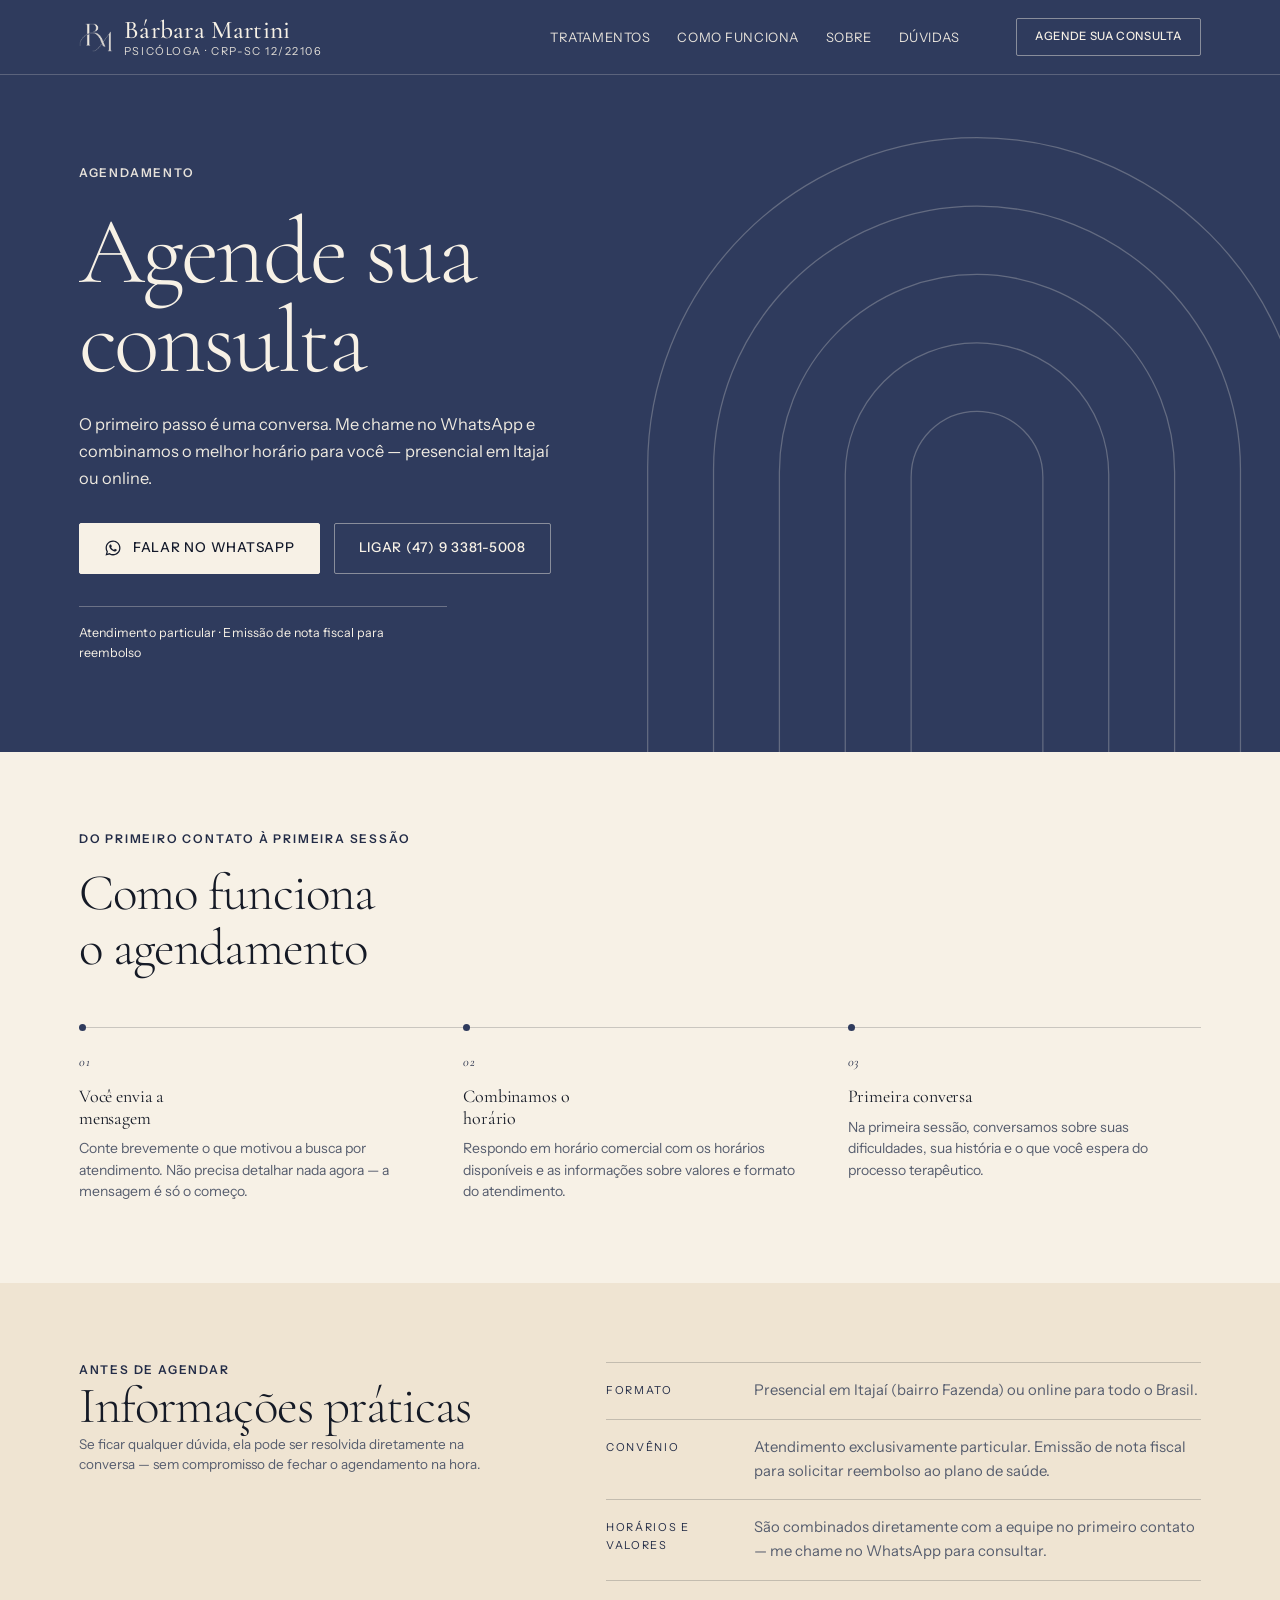
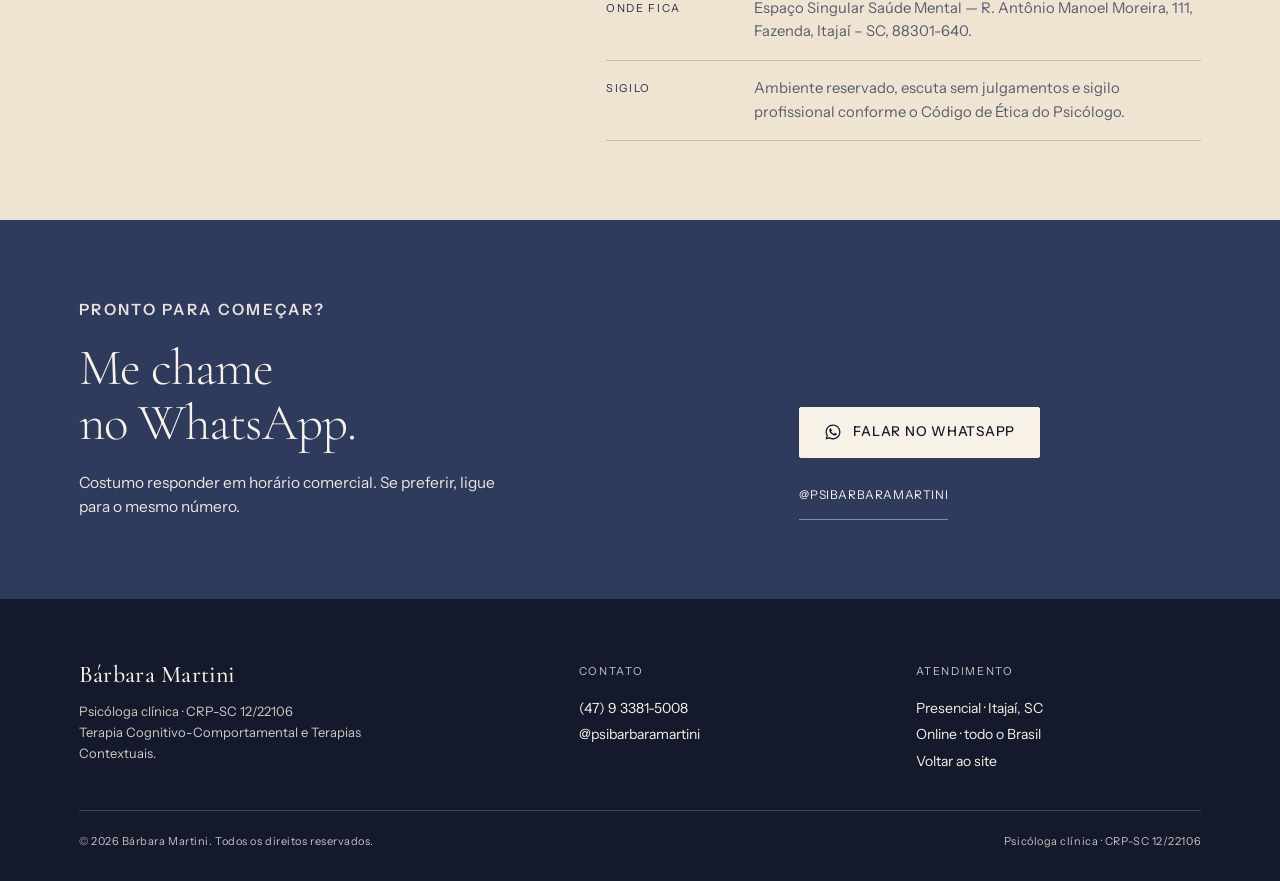
==== commit f87ba51b: "Agendar: corrige contrato do botao WhatsApp (token orfao), titulo/meta OG com preview, theme-color m" ====
--- a/agendar.html
+++ b/agendar.html
@@ -2,19 +2,32 @@
 <html lang="pt-BR" data-v="a" data-theme="marinho">
 <head>
 <meta charset="utf-8">
-<script>document.documentElement.classList.add("js");</script>
+<script>document.documentElement.classList.add("js");setTimeout(function(){if(!window.__motionReady)document.documentElement.classList.add("motion-off");},2500);</script>
 <script>(function(){try{var m=/[?&]tema=([a-z]+)/.exec(location.search),t=m&&m[1],cores={azul:'#006F9A',marinho:'#2F3B5D'};if(t&&cores[t]){document.documentElement.setAttribute('data-theme',t);document.addEventListener('DOMContentLoaded',function(){var e=document.querySelector('meta[name="theme-color"]');if(e)e.setAttribute('content',cores[t]);});}}catch(e){}})();</script>
 <meta name="viewport" content="width=device-width, initial-scale=1">
 <title>Agende sua consulta — Bárbara Martini | Psicóloga</title>
 <meta name="description" content="Agende sua consulta com Bárbara Martini, psicóloga clínica em Itajaí e online. Atendimento pelo WhatsApp.">
+<meta property="og:site_name" content="Bárbara Martini — Psicóloga">
+<meta property="og:locale" content="pt_BR">
+<meta property="og:type" content="website">
+<meta property="og:title" content="Agende sua consulta — Bárbara Martini">
+<meta property="og:description" content="O primeiro passo é uma conversa. Atendimento presencial em Itajaí e online, pelo WhatsApp.">
+<meta property="og:url" content="https://169.58.180.200/psi-motion/agendar.html">
+<meta property="og:image" content="https://169.58.180.200/psi-motion/assets/img/og-agendar.jpg">
+<meta property="og:image:width" content="1200">
+<meta property="og:image:height" content="630">
+<meta property="og:image:alt" content="Bárbara Martini, psicóloga clínica">
+<meta name="twitter:card" content="summary_large_image">
+<meta name="twitter:title" content="Agende sua consulta — Bárbara Martini">
+<meta name="twitter:description" content="O primeiro passo é uma conversa. Atendimento presencial em Itajaí e online, pelo WhatsApp.">
+<meta name="twitter:image" content="https://169.58.180.200/psi-motion/assets/img/og-agendar.jpg">
 <link rel="icon" href="assets/img/favicon-32.png" sizes="32x32">
 <link rel="icon" href="assets/img/favicon-16.png" sizes="16x16">
 <link rel="apple-touch-icon" href="assets/img/apple-touch-icon.png">
-<meta name="theme-color" content="#9C4630">
+<meta name="theme-color" content="#2F3B5D">
 <link rel="stylesheet" href="assets/css/base.css">
 <link rel="stylesheet" href="assets/css/motion.css">
 <link rel="stylesheet" href="assets/css/variants.css">
-<script>document.documentElement.classList.add('js');</script>
 </head>
 <body class="page-agendar">
 
@@ -205,22 +218,21 @@
 .agendar-hero .display{ font-size:clamp(46px,7.4vw,104px); line-height:.94; }
 .agendar-hero .lede{ max-width:44ch; }
 .agendar-actions{ display:flex; flex-wrap:wrap; gap:14px; margin-top:6px; }
-.btn-whats{ --bg:var(--creme); --fg:var(--terra-ink); }
+.btn-whats{ --bg:var(--creme); --fg:var(--accent-ink); }
 .btn-whats svg{ width:18px; height:18px; }
 .agendar-note{
   margin-top:6px;
   padding-top:16px;
   border-top:1px solid rgba(247,241,230,.3);
-  font-size:11.5px;
-  letter-spacing:.085em;
-  text-transform:uppercase;
-  max-width:40ch;
+  font-size:12.5px;
+  letter-spacing:.005em;
+  max-width:46ch;
 }
 .steps--3{ grid-template-columns:repeat(3,minmax(0,1fr)); }
 .agendar-info{ display:grid; grid-template-columns:minmax(0,.8fr) minmax(0,1fr); gap:clamp(26px,4vw,64px); align-items:start; }
 .facts{ margin:0; display:grid; gap:0; border-top:1px solid var(--line); }
 .facts > div{ display:grid; grid-template-columns:130px minmax(0,1fr); gap:18px; padding:16px 0; border-bottom:1px solid var(--line); }
-.facts dt{ font-size:10px; letter-spacing:.18em; text-transform:uppercase; color:var(--terra-deep); padding-top:3px; }
+.facts dt{ font-size:11px; letter-spacing:.15em; text-transform:uppercase; color:var(--accent-deep); padding-top:3px; }
 .facts dd{ margin:0; font-size:14.8px; line-height:1.6; color:var(--muted); }
 .agendar-cta .cta-actions .alt{ color:var(--creme); }
 @media (max-width:1080px){
--- a/assets/css/base.css
+++ b/assets/css/base.css
@@ -10,10 +10,10 @@
   --creme-2:    #EFE4D2;
   --creme-3:    #E5D5BE;
 
-  --terra:      #9C4630;   /* campo principal — creme 5.6:1 */
-  --terra-deep: #7E341F;   /* banda escura — creme 7.8:1 */
-  --terra-ink:  #5F2613;   /* texto/rodapé — creme 10.5:1 */
-  --terra-soft: #B06A4B;
+  --accent:      #9C4630;   /* campo principal — creme 5.6:1 */
+  --accent-deep: #7E341F;   /* banda escura — creme 7.8:1 */
+  --accent-ink:  #5F2613;   /* texto/rodapé — creme 10.5:1 */
+  --accent-soft: #B06A4B;
 
   --oliva:      #55603A;   /* creme 6.0:1 */
   --oliva-ink:  #2C3527;   /* creme 11.3:1 */
@@ -21,8 +21,8 @@
   --ink:        #241D18;
   --muted:      #615549;   /* creme 6.3:1 */
 
-  --rgb-terra:     156,70,48;
-  --rgb-terra-ink: 95,38,19;
+  --rgb-accent:     156,70,48;
+  --rgb-accent-ink: 95,38,19;
   --rgb-shadow:    36,15,8;
 
   --line:       rgba(36,29,24,.19);
@@ -63,9 +63,9 @@
 a{ color:inherit; text-decoration:none; }
 button{ font:inherit; color:inherit; }
 
-::selection{ background:var(--terra); color:var(--creme); }
+::selection{ background:var(--accent); color:var(--creme); }
 :focus-visible{
-  outline:2px solid var(--terra);
+  outline:2px solid var(--accent);
   outline-offset:3px;
   border-radius:1px;
 }
@@ -73,7 +73,7 @@
 
 .skip{
   position:absolute; left:-9999px; top:0;
-  background:var(--creme); color:var(--terra-ink);
+  background:var(--creme); color:var(--accent-ink);
   padding:12px 18px; z-index:200; font-size:13px;
 }
 .skip:focus{ left:12px; top:12px; }
@@ -90,7 +90,7 @@
   letter-spacing:.15em;
   text-transform:uppercase;
   line-height:1.4;
-  color:var(--terra-deep);
+  color:var(--accent-deep);
 }
 .on-dark .eyebrow{ color:var(--creme); opacity:.92; }
 .hero .eyebrow{ color:rgba(247,241,230,.98); opacity:1; }
@@ -142,8 +142,8 @@
 .section--tight{ padding-block:clamp(52px, 6vw, 88px); }
 .band-creme{ background:var(--creme); }
 .band-creme2{ background:var(--creme-2); }
-.band-terra{ background:var(--terra); color:var(--creme); }
-.band-terra-deep{ background:var(--terra-deep); color:var(--creme); }
+.band-terra{ background:var(--accent); color:var(--creme); }
+.band-terra-deep{ background:var(--accent-deep); color:var(--creme); }
 .band-oliva{ background:var(--oliva-ink); color:var(--creme); }
 
 .section-head{ display:grid; gap:18px; max-width:58ch; }
@@ -155,7 +155,7 @@
 
 .btn{
   --bg:var(--creme);
-  --fg:var(--terra-ink);
+  --fg:var(--accent-ink);
   --bd:var(--creme);
   display:inline-flex;
   align-items:center;
@@ -182,8 +182,8 @@
 .btn:active{ transform:translateY(0); }
 
 .btn--ghost{
-  --bg:transparent; --fg:var(--terracota-ink, var(--terra-ink)); --bd:rgba(36,29,24,.35);
-  color:var(--terra-ink); border-color:rgba(36,29,24,.32);
+  --bg:transparent; --fg:var(--accent-ink); --bd:rgba(36,29,24,.35);
+  color:var(--accent-ink); border-color:rgba(36,29,24,.32);
 }
 .btn--ghost:hover{ background:rgba(36,29,24,.05); border-color:rgba(36,29,24,.45); }
 .on-dark .btn--ghost,
@@ -200,7 +200,7 @@
   position:sticky;
   top:0;
   z-index:90;
-  background:var(--terra);
+  background:var(--accent);
   color:var(--creme);
   border-bottom:1px solid rgba(247,241,230,.22);
 }
@@ -222,8 +222,8 @@
   line-height:1;
 }
 .brand-meta{
-  font-size:10px;
-  letter-spacing:.17em;
+  font-size:11px;
+  letter-spacing:.14em;
   text-transform:uppercase;
   line-height:1;
   color:rgba(247,241,230,.88);
@@ -282,7 +282,7 @@
 
 .hero{
   position:relative;
-  background:var(--terra);
+  background:var(--accent);
   color:var(--creme);
   overflow:hidden;
   isolation:isolate;
@@ -323,6 +323,7 @@
   gap:14px 22px;
 }
 .hero-actions .link-arrow{
+  display:inline-flex; align-items:center; min-height:44px;
   font-size:13px; letter-spacing:.05em; text-transform:uppercase; font-weight:500;
   border-bottom:1px solid rgba(247,241,230,.5);
   padding-bottom:3px;
@@ -333,9 +334,8 @@
   margin-top:clamp(26px,3vw,38px);
   padding-top:16px;
   border-top:1px solid rgba(247,241,230,.34);
-  font-size:12px;
-  letter-spacing:.075em;
-  text-transform:uppercase;
+  font-size:12.5px;
+  letter-spacing:.005em;
   line-height:1.6;
   color:var(--creme);
   max-width:36ch;
@@ -347,7 +347,7 @@
   position:relative;
   overflow:hidden;
   border-radius:300px 300px 3px 3px;
-  background:var(--terra-deep);
+  background:var(--accent-deep);
   aspect-ratio:44/50.4;
   box-shadow:0 40px 80px -50px rgba(var(--rgb-shadow),.85);
 }
@@ -362,7 +362,7 @@
 .hero-media .arch::after{
   content:"";
   position:absolute; inset:0;
-  background:linear-gradient(178deg, rgba(var(--rgb-terra),.16) 0%, rgba(var(--rgb-terra-ink),.05) 42%, rgba(var(--rgb-terra-ink),.36) 100%);
+  background:linear-gradient(178deg, rgba(var(--rgb-accent),.16) 0%, rgba(var(--rgb-accent-ink),.05) 42%, rgba(var(--rgb-accent-ink),.36) 100%);
   mix-blend-mode:multiply;
   pointer-events:none;
 }
@@ -450,16 +450,16 @@
   justify-self:start;
   margin-top:6px;
   padding-bottom:4px;
-  border-bottom:1px solid var(--terra);
+  border-bottom:1px solid var(--accent);
   font-size:11.5px;
   font-weight:500;
   letter-spacing:.09em;
   text-transform:uppercase;
-  color:var(--terra-deep);
+  color:var(--accent-deep);
   transition:gap .25s var(--ease), border-color .25s;
 }
 .aside-link svg{ width:14px; height:14px; }
-.aside-link:hover{ gap:14px; border-color:var(--terra-deep); }
+.aside-link:hover{ gap:14px; border-color:var(--accent-deep); }
 
 .ledger{ list-style:none; margin:0; padding:0; border-top:1px solid var(--line); }
 .ledger li{ border-bottom:1px solid var(--line); }
@@ -470,7 +470,7 @@
   gap:clamp(10px,1.6vw,22px);
   padding:clamp(20px,2.2vw,28px) 0;
   align-items:start;
-  transition:padding-left .35s var(--ease), background .35s var(--ease);
+  transition:transform .35s var(--ease), background .35s var(--ease);
 }
 .ledger .num{
   font-family:var(--serif);
@@ -478,7 +478,7 @@
   font-variant-numeric:tabular-nums;
   font-size:15px;
   line-height:1.9;
-  color:var(--terra-deep);
+  color:var(--accent-deep);
   letter-spacing:.02em;
 }
 .ledger .t{
@@ -496,8 +496,8 @@
   max-width:56ch;
   text-wrap:pretty;
 }
-.ledger li:hover .t{ color:var(--terra-deep); }
-.ledger li:hover .row{ background:rgba(var(--rgb-terra),.05); padding-left:10px; }
+.ledger li:hover .t{ color:var(--accent-deep); }
+.ledger li:hover .row{ background:rgba(var(--rgb-accent),.05); transform:translateX(10px); }
 
 /* ---------- processo ---------- */
 
@@ -515,7 +515,7 @@
   content:"";
   position:absolute; top:-4px; left:0;
   width:7px; height:7px; border-radius:50%;
-  background:var(--terra);
+  background:var(--accent);
 }
 .step .n{
   display:block;
@@ -523,7 +523,7 @@
   font-size:13px;
   font-style:italic;
   letter-spacing:.06em;
-  color:var(--terra-deep);
+  color:var(--accent-deep);
   margin-bottom:14px;
 }
 .step .h3{ font-size:clamp(18px,1.32vw,21px); margin-bottom:9px; max-width:17ch; }
@@ -598,14 +598,14 @@
   font-style:italic;
   font-size:clamp(19px,1.5vw,23px);
   line-height:1.42;
-  color:var(--terra-deep);
+  color:var(--accent-deep);
   max-width:46ch;
   text-wrap:pretty;
 }
 .formacao{ display:grid; gap:0; border-top:1px solid var(--line); }
 .formacao .label{
-  font-size:10px; letter-spacing:.2em; text-transform:uppercase;
-  color:var(--terra-deep);
+  font-size:11px; letter-spacing:.16em; text-transform:uppercase;
+  color:var(--accent-deep);
   padding:18px 0 14px;
 }
 .formacao ul{ list-style:none; margin:0; padding:0; }
@@ -623,7 +623,7 @@
   content:"";
   width:7px; height:7px;
   margin-top:8px;
-  border:1px solid var(--terra);
+  border:1px solid var(--accent);
   transform:rotate(45deg);
 }
 .crp-card{
@@ -634,7 +634,7 @@
   display:grid;
   gap:4px;
 }
-.crp-card .k{ font-size:9.5px; letter-spacing:.18em; text-transform:uppercase; color:var(--muted); }
+.crp-card .k{ font-size:11px; letter-spacing:.15em; text-transform:uppercase; color:var(--muted); }
 .crp-card .v{ font-family:var(--serif); font-size:20px; letter-spacing:.01em; }
 
 /* ---------- consultório ---------- */
@@ -680,7 +680,7 @@
   max-width:34ch;
 }
 .cons-address .k{
-  font-size:9.5px; letter-spacing:.2em; text-transform:uppercase;
+  font-size:11px; letter-spacing:.16em; text-transform:uppercase;
   color:rgba(247,241,230,.82);
 }
 .cons-note{
@@ -735,7 +735,7 @@
   transition:color .25s;
 }
 .faq summary::-webkit-details-marker{ display:none; }
-.faq summary:hover{ color:var(--terra-deep); }
+.faq summary:hover{ color:var(--accent-deep); }
 .faq summary .plus{
   margin-left:auto; flex:none;
   position:relative; width:14px; height:14px;
@@ -743,12 +743,12 @@
 }
 .faq summary .plus::before,
 .faq summary .plus::after{
-  content:""; position:absolute; background:var(--terra); transition:transform .3s var(--ease), opacity .3s;
+  content:""; position:absolute; background:var(--accent); transition:transform .3s var(--ease), opacity .3s;
 }
 .faq summary .plus::before{ left:0; top:6.5px; width:14px; height:1px; }
 .faq summary .plus::after{ left:6.5px; top:0; width:1px; height:14px; }
 .faq details[open] summary .plus::after{ transform:rotate(90deg); opacity:0; }
-.faq details[open] summary{ color:var(--terra-deep); }
+.faq details[open] summary{ color:var(--accent-deep); }
 .faq .answer{
   padding:0 44px 24px 0;
   font-size:14.8px;
@@ -778,6 +778,7 @@
 .cta-copy p{ color:rgba(247,241,230,.94); max-width:42ch; font-size:15.5px; }
 .cta-actions{ display:grid; gap:18px; justify-items:start; }
 .cta-actions .alt{
+  display:inline-flex; align-items:center; min-height:44px;
   font-size:12px; letter-spacing:.05em; text-transform:uppercase;
   color:var(--creme); border-bottom:1px solid rgba(247,241,230,.45);
   padding-bottom:3px;
@@ -785,7 +786,7 @@
 
 /* ---------- footer ---------- */
 
-.footer{ background:var(--terra-ink); color:var(--creme); padding-block:clamp(40px,5vw,64px) 30px; }
+.footer{ background:var(--accent-ink); color:var(--creme); padding-block:clamp(40px,5vw,64px) 30px; }
 .foot-grid{
   display:grid;
   grid-template-columns:minmax(0,1.1fr) minmax(0,.7fr) minmax(0,.7fr);
@@ -798,7 +799,7 @@
   color:rgba(247,241,230,.82); max-width:34ch;
 }
 .foot-col .k{
-  font-size:10px; letter-spacing:.19em; text-transform:uppercase;
+  font-size:11px; letter-spacing:.15em; text-transform:uppercase;
   color:rgba(247,241,230,.8); margin-bottom:14px;
 }
 .foot-col a, .foot-col span{
@@ -885,7 +886,7 @@
     align-items:flex-start;
     gap:0;
     padding:12px var(--gutter) 26px;
-    background:var(--terra);
+    background:var(--accent);
     border-bottom:1px solid rgba(247,241,230,.25);
     z-index:89;
     max-height:calc(100dvh - 66px);
@@ -927,10 +928,10 @@
    Ativa com <html data-theme="azul"> (ou ?tema=azul)
    ============================================================ */
 html[data-theme="azul"]{
-  --terra:      #006F9A;   /* creme 5.0:1 */
-  --terra-deep: #00516F;   /* creme 7.8:1 */
-  --terra-ink:  #00384D;   /* creme 11.2:1 */
-  --terra-soft: #4E9CBD;
+  --accent:      #006F9A;   /* creme 5.0:1 */
+  --accent-deep: #00516F;   /* creme 7.8:1 */
+  --accent-ink:  #00384D;   /* creme 11.2:1 */
+  --accent-soft: #4E9CBD;
 
   --oliva:      #2A5A6B;   /* seção escura vira petróleo */
   --oliva-ink:  #0E3446;   /* creme 11.7:1 */
@@ -938,14 +939,14 @@
   --ink:        #14232B;
   --muted:      #4C5A62;
 
-  --rgb-terra:     0,111,154;
-  --rgb-terra-ink: 0,56,77;
+  --rgb-accent:     0,111,154;
+  --rgb-accent-ink: 0,56,77;
   --rgb-shadow:    6,32,44;
 
   --line:       rgba(20,35,43,.20);
   --line-soft:  rgba(20,35,43,.09);
 }
-html[data-theme="azul"] ::selection{ background:var(--terra); color:#fff; }
+html[data-theme="azul"] ::selection{ background:var(--accent); color:#fff; }
 html[data-theme="azul"] .cons-gallery img{
   filter:saturate(.92) contrast(1.03) brightness(1.02);
 }
@@ -957,10 +958,10 @@
    Tema marinho — campo principal #2F3B5D
    ============================================================ */
 html[data-theme="marinho"]{
-  --terra:      #2F3B5D;   /* creme 9.8:1 */
-  --terra-deep: #232C47;   /* creme 12.3:1 */
-  --terra-ink:  #141A2B;   /* creme 15.4:1 */
-  --terra-soft: #5A6890;   /* creme 4.9:1 */
+  --accent:      #2F3B5D;   /* creme 9.8:1 */
+  --accent-deep: #232C47;   /* creme 12.3:1 */
+  --accent-ink:  #141A2B;   /* creme 15.4:1 */
+  --accent-soft: #5A6890;   /* creme 4.9:1 */
 
   --oliva:      #1B2238;
   --oliva-ink:  #101524;
@@ -968,14 +969,14 @@
   --ink:        #151A26;
   --muted:      #565D6E;
 
-  --rgb-terra:     47,59,93;
-  --rgb-terra-ink: 20,26,43;
+  --rgb-accent:     47,59,93;
+  --rgb-accent-ink: 20,26,43;
   --rgb-shadow:    8,12,24;
 
   --line:       rgba(21,26,38,.20);
   --line-soft:  rgba(21,26,38,.09);
 }
-html[data-theme="marinho"] ::selection{ background:var(--terra); color:#fff; }
+html[data-theme="marinho"] ::selection{ background:var(--accent); color:#fff; }
 html[data-theme="marinho"] .cons-gallery img{
   filter:saturate(.9) contrast(1.04) brightness(1.03);
 }
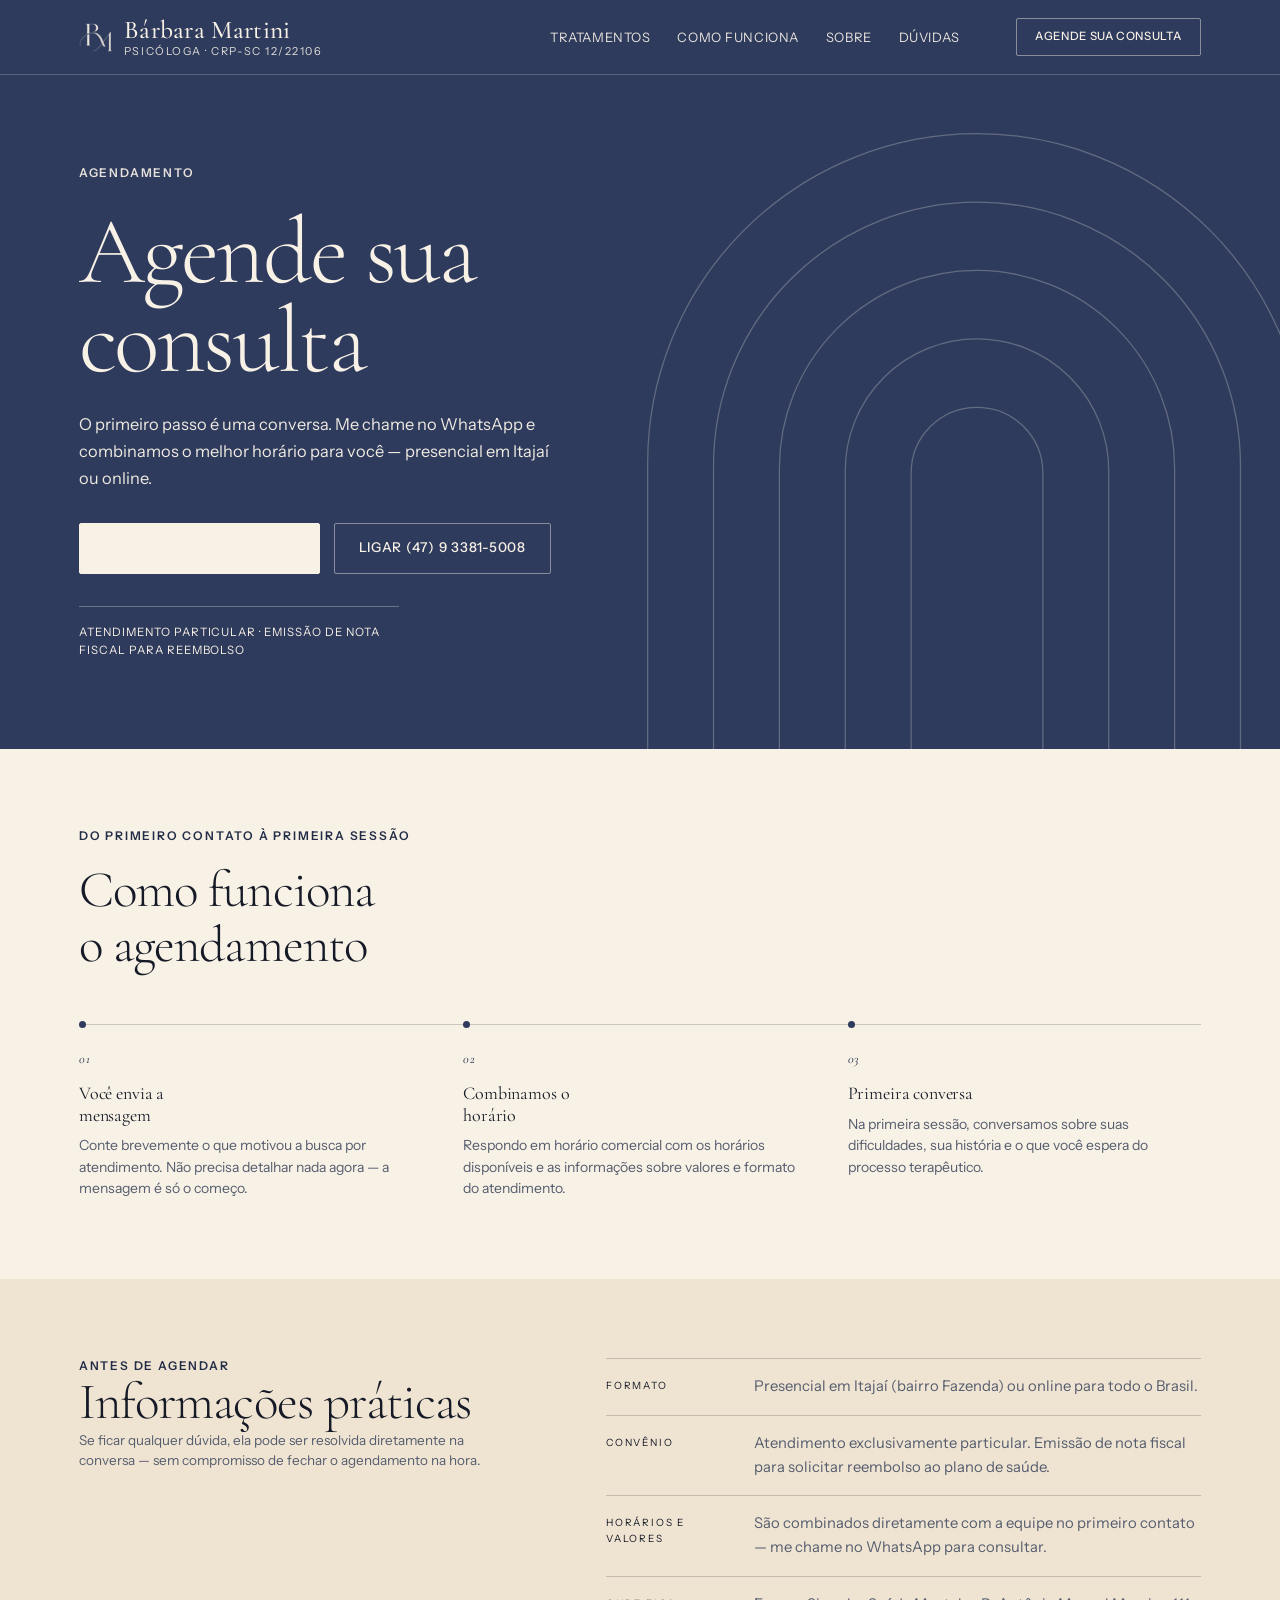
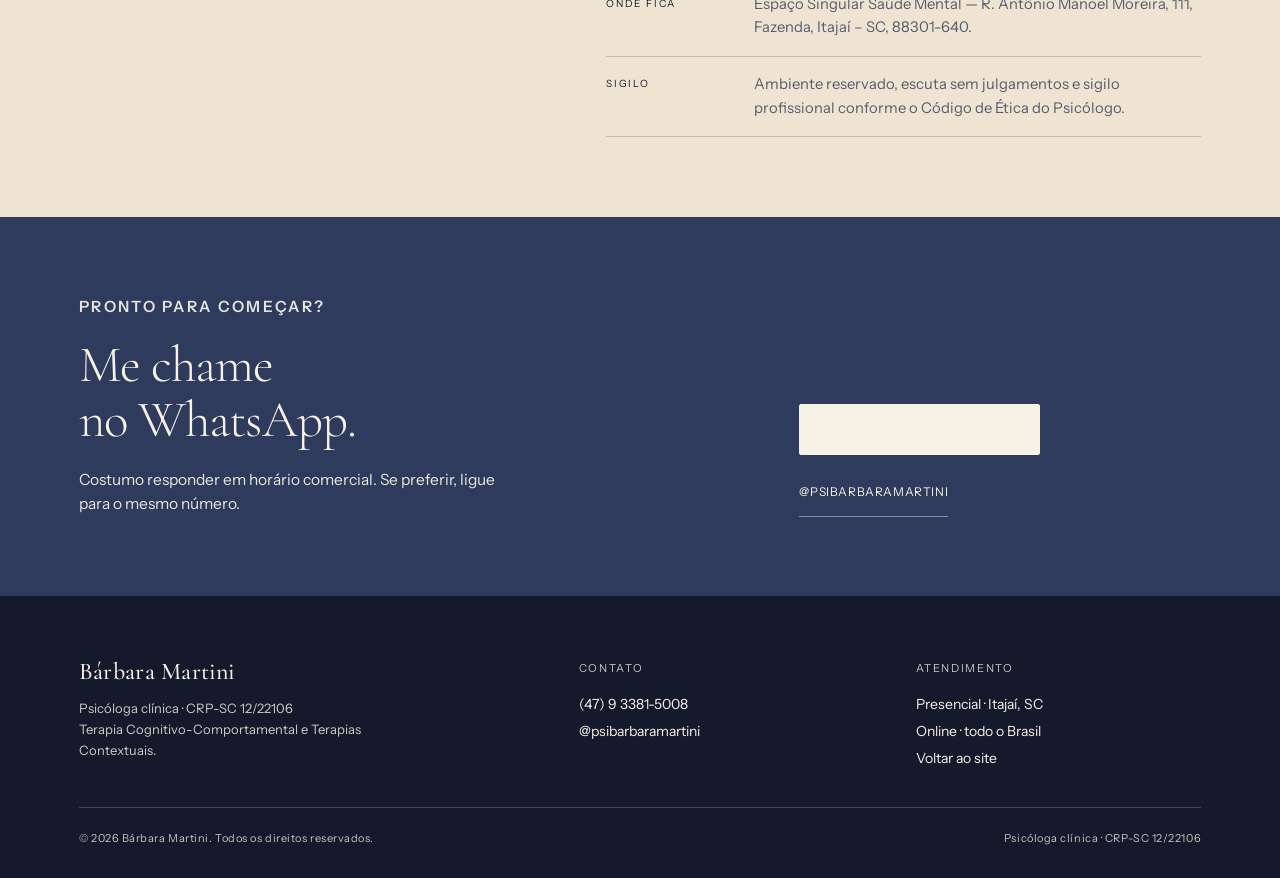
==== commit 0106bf47: "Auditoria: fallback de motion, foco visivel no hero, alvos 44px, textos 11px, fonte subsetada (-106K" ====
--- a/agendar.html
+++ b/agendar.html
@@ -7,24 +7,10 @@
 <meta name="viewport" content="width=device-width, initial-scale=1">
 <title>Agende sua consulta — Bárbara Martini | Psicóloga</title>
 <meta name="description" content="Agende sua consulta com Bárbara Martini, psicóloga clínica em Itajaí e online. Atendimento pelo WhatsApp.">
-<meta property="og:site_name" content="Bárbara Martini — Psicóloga">
-<meta property="og:locale" content="pt_BR">
-<meta property="og:type" content="website">
-<meta property="og:title" content="Agende sua consulta — Bárbara Martini">
-<meta property="og:description" content="O primeiro passo é uma conversa. Atendimento presencial em Itajaí e online, pelo WhatsApp.">
-<meta property="og:url" content="https://169.58.180.200/psi-motion/agendar.html">
-<meta property="og:image" content="https://169.58.180.200/psi-motion/assets/img/og-agendar.jpg">
-<meta property="og:image:width" content="1200">
-<meta property="og:image:height" content="630">
-<meta property="og:image:alt" content="Bárbara Martini, psicóloga clínica">
-<meta name="twitter:card" content="summary_large_image">
-<meta name="twitter:title" content="Agende sua consulta — Bárbara Martini">
-<meta name="twitter:description" content="O primeiro passo é uma conversa. Atendimento presencial em Itajaí e online, pelo WhatsApp.">
-<meta name="twitter:image" content="https://169.58.180.200/psi-motion/assets/img/og-agendar.jpg">
 <link rel="icon" href="assets/img/favicon-32.png" sizes="32x32">
 <link rel="icon" href="assets/img/favicon-16.png" sizes="16x16">
 <link rel="apple-touch-icon" href="assets/img/apple-touch-icon.png">
-<meta name="theme-color" content="#2F3B5D">
+<meta name="theme-color" content="#9C4630">
 <link rel="stylesheet" href="assets/css/base.css">
 <link rel="stylesheet" href="assets/css/motion.css">
 <link rel="stylesheet" href="assets/css/variants.css">
@@ -218,21 +204,22 @@
 .agendar-hero .display{ font-size:clamp(46px,7.4vw,104px); line-height:.94; }
 .agendar-hero .lede{ max-width:44ch; }
 .agendar-actions{ display:flex; flex-wrap:wrap; gap:14px; margin-top:6px; }
-.btn-whats{ --bg:var(--creme); --fg:var(--accent-ink); }
+.btn-whats{ --bg:var(--creme); --fg:var(--terra-ink); }
 .btn-whats svg{ width:18px; height:18px; }
 .agendar-note{
   margin-top:6px;
   padding-top:16px;
   border-top:1px solid rgba(247,241,230,.3);
-  font-size:12.5px;
-  letter-spacing:.005em;
-  max-width:46ch;
+  font-size:11.5px;
+  letter-spacing:.085em;
+  text-transform:uppercase;
+  max-width:40ch;
 }
 .steps--3{ grid-template-columns:repeat(3,minmax(0,1fr)); }
 .agendar-info{ display:grid; grid-template-columns:minmax(0,.8fr) minmax(0,1fr); gap:clamp(26px,4vw,64px); align-items:start; }
 .facts{ margin:0; display:grid; gap:0; border-top:1px solid var(--line); }
 .facts > div{ display:grid; grid-template-columns:130px minmax(0,1fr); gap:18px; padding:16px 0; border-bottom:1px solid var(--line); }
-.facts dt{ font-size:11px; letter-spacing:.15em; text-transform:uppercase; color:var(--accent-deep); padding-top:3px; }
+.facts dt{ font-size:10px; letter-spacing:.18em; text-transform:uppercase; color:var(--terra-deep); padding-top:3px; }
 .facts dd{ margin:0; font-size:14.8px; line-height:1.6; color:var(--muted); }
 .agendar-cta .cta-actions .alt{ color:var(--creme); }
 @media (max-width:1080px){
--- a/assets/css/base.css
+++ b/assets/css/base.css
@@ -182,7 +182,7 @@
 .btn:active{ transform:translateY(0); }
 
 .btn--ghost{
-  --bg:transparent; --fg:var(--accent-ink); --bd:rgba(36,29,24,.35);
+  --bg:transparent; --fg:var(--accent-ink-2, var(--accent-ink)); --bd:rgba(36,29,24,.35);
   color:var(--accent-ink); border-color:rgba(36,29,24,.32);
 }
 .btn--ghost:hover{ background:rgba(36,29,24,.05); border-color:rgba(36,29,24,.45); }
--- a/assets/css/motion.css
+++ b/assets/css/motion.css
@@ -4,6 +4,32 @@
    Regra: só anima o que está visível; tudo desliga em
    prefers-reduced-motion.
    ============================================================ */
+
+/* ---------- freio de mão: se o JS falhar, nada fica escondido ---------- */
+html.motion-off [data-reveal],
+html.motion-off [data-line]{
+  opacity:1 !important;
+  transform:none !important;
+  clip-path:none !important;
+}
+html.motion-off [data-lines] > span{ overflow:visible !important; }
+html.motion-off [data-lines] .ln-i{ transform:none !important; opacity:1 !important; }
+html.motion-off [data-arch] img{ clip-path:none !important; transform:none !important; }
+html.motion-off .progress{ display:none !important; }
+
+/* ---------- alvo de toque confortável nos links de seção ---------- */
+main .link-arrow,
+main .aside-link{
+  display:inline-flex;
+  align-items:center;
+  min-height:44px;
+}
+
+/* ---------- foco visível sobre o hero marinho ---------- */
+.hero :focus-visible{
+  outline-color:rgba(247,241,230,.96) !important;
+  outline-offset:4px;
+}
 
 /* ---------- 0. base ---------- */
 
@@ -99,7 +125,7 @@
   transform:scaleX(0); transform-origin:left center;
   z-index:150; pointer-events:none;
 }
-.progress.on-darkpage{ background:var(--terra, #2F3B5D); }
+.progress.on-darkpage{ background:var(--accent, #2F3B5D); }
 
 /* ---------- 7. transição entre páginas ---------- */
 
--- a/assets/css/variants.css
+++ b/assets/css/variants.css
@@ -34,12 +34,12 @@
 }
 html[data-v="b"] .brand-meta{ color:var(--muted); }
 html[data-v="b"] .nav a{ color:var(--ink); opacity:1; }
-html[data-v="b"] .nav a::after{ background:var(--terra); }
+html[data-v="b"] .nav a::after{ background:var(--accent); }
 html[data-v="b"] .head-cta{
-  --bg:var(--terra); --fg:var(--creme); --bd:var(--terra);
-  background:var(--terra); color:var(--creme); border-color:var(--terra);
-}
-html[data-v="b"] .head-cta:hover{ background:var(--terra-deep); border-color:var(--terra-deep); }
+  --bg:var(--accent); --fg:var(--creme); --bd:var(--accent);
+  background:var(--accent); color:var(--creme); border-color:var(--accent);
+}
+html[data-v="b"] .head-cta:hover{ background:var(--accent-deep); border-color:var(--accent-deep); }
 html[data-v="b"] .nav-toggle{ border-color:var(--line); }
 html[data-v="b"] .nav-toggle span,
 html[data-v="b"] .nav-toggle span::before,
@@ -62,7 +62,7 @@
   min-height:calc(100dvh - 75px);
 }
 html[data-v="b"] .hero-copy{
-  background:var(--terra);
+  background:var(--accent);
   color:var(--creme);
   padding:clamp(30px,3.4vw,52px) clamp(26px,3.6vw,56px) clamp(28px,3.2vw,44px);
   padding-left:max(var(--gutter), calc((100vw - var(--maxw))/2 + var(--gutter)));
@@ -108,7 +108,7 @@
 html[data-v="b"] .hero .motif-hero{ display:none; }
 
 html[data-v="b"] .manifesto{ background:var(--creme-2); color:var(--ink); }
-html[data-v="b"] .manifesto .eyebrow{ color:var(--terra-deep); }
+html[data-v="b"] .manifesto .eyebrow{ color:var(--accent-deep); }
 html[data-v="b"] .manifesto blockquote{ max-width:34ch; }
 html[data-v="b"] .manifesto .attrib{ color:var(--muted); }
 html[data-v="b"] .manifesto .motif-band{ color:rgba(169,78,43,.18); }
@@ -137,9 +137,9 @@
 html[data-v="c"] .site-head{ background:var(--creme); color:var(--ink); border-bottom:1px solid var(--line); }
 html[data-v="c"] .brand-meta{ color:var(--muted); }
 html[data-v="c"] .nav a{ color:var(--ink); opacity:1; }
-html[data-v="c"] .nav a::after{ background:var(--terra); }
-html[data-v="c"] .head-cta{ background:var(--terra); border-color:var(--terra); color:var(--creme); }
-html[data-v="c"] .head-cta:hover{ background:var(--terra-deep); border-color:var(--terra-deep); }
+html[data-v="c"] .nav a::after{ background:var(--accent); }
+html[data-v="c"] .head-cta{ background:var(--accent); border-color:var(--accent); color:var(--creme); }
+html[data-v="c"] .head-cta:hover{ background:var(--accent-deep); border-color:var(--accent-deep); }
 html[data-v="c"] .nav-toggle{ border-color:var(--line); }
 html[data-v="c"] .nav-toggle span,
 html[data-v="c"] .nav-toggle span::before,
@@ -162,10 +162,10 @@
 html[data-v="c"] .hero-copy .lede{ grid-column:2; align-self:end; margin-bottom:6px; color:var(--muted); max-width:32ch; }
 html[data-v="c"] .hero-copy .hero-actions{ grid-column:2; margin-top:20px; }
 html[data-v="c"] .hero-copy .btn{
-  background:var(--terra); border-color:var(--terra); color:var(--creme);
-}
-html[data-v="c"] .hero-copy .btn:hover{ background:var(--terra-deep); border-color:var(--terra-deep); }
-html[data-v="c"] .hero-copy .link-arrow{ color:var(--terra-deep); border-color:rgba(36,29,24,.3); }
+  background:var(--accent); border-color:var(--accent); color:var(--creme);
+}
+html[data-v="c"] .hero-copy .btn:hover{ background:var(--accent-deep); border-color:var(--accent-deep); }
+html[data-v="c"] .hero-copy .link-arrow{ color:var(--accent-deep); border-color:rgba(36,29,24,.3); }
 html[data-v="c"] .hero-note{
   grid-column:1/-1;
   margin-top:12px;
@@ -206,8 +206,8 @@
 html[data-v="c"] .matrix .cell{ background:var(--creme); border-radius:0; }
 
 html[data-v="c"] .sobre-grid{ grid-template-columns:minmax(0,.66fr) minmax(0,1fr); }
-html[data-v="c"] .consultorio{ background:var(--terra-deep); }
-html[data-v="c"] .cta{ background:var(--terra); }
+html[data-v="c"] .consultorio{ background:var(--accent-deep); }
+html[data-v="c"] .cta{ background:var(--accent); }
 html[data-v="c"] .footer{ background:var(--oliva-ink); }
 
 @media (max-width: 1080px){
